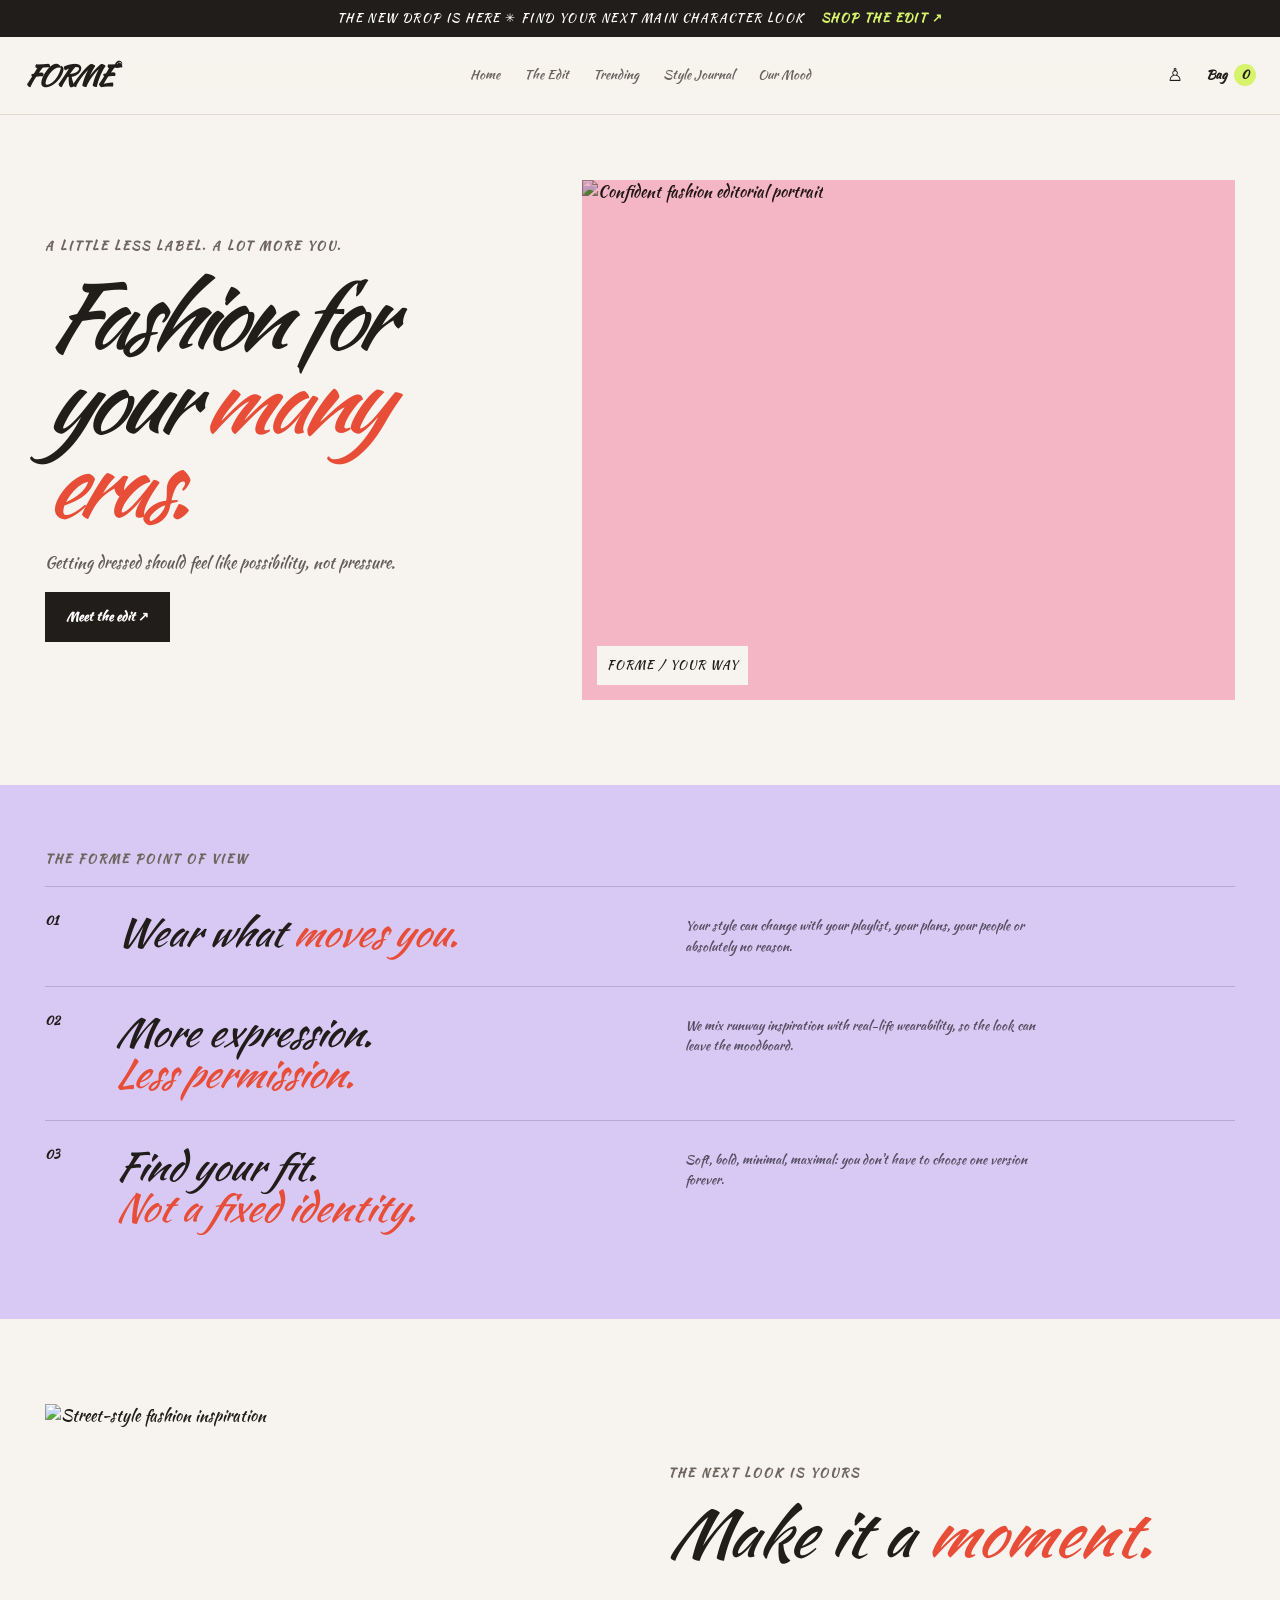
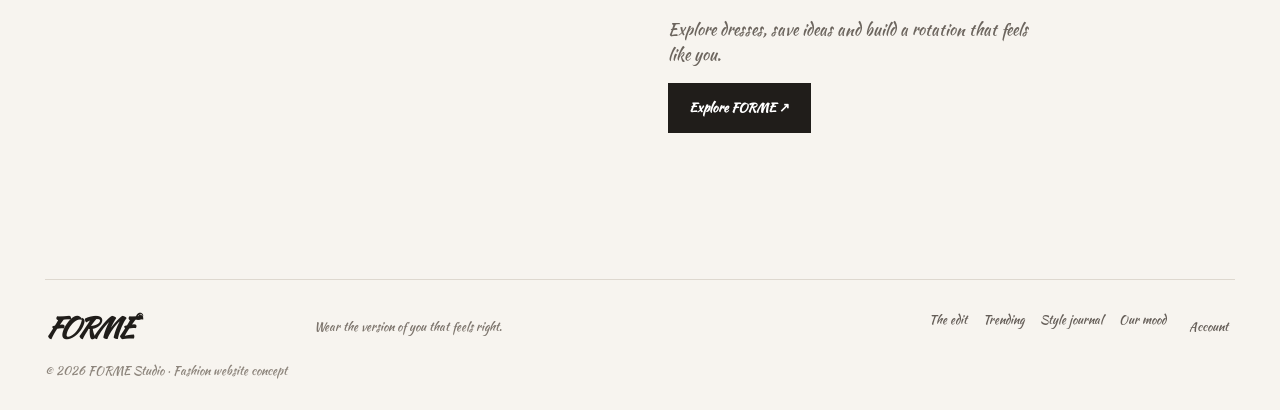
==== about.html @ 80cb5acc "Update typography to Kaushan Script, enforce cursive and min 12px text, and single image per card" ====
<!doctype html>
<html lang="en">

<head>
    <meta charset="utf-8">
    <meta name="viewport" content="width=device-width,initial-scale=1">
    <meta name="theme-color" content="#f7f4ef">
    <title>Our Mood — FORME</title>
    <link rel="preconnect" href="https://fonts.googleapis.com">
    <link rel="preconnect" href="https://fonts.gstatic.com" crossorigin>
    <link
        href="https://fonts.googleapis.com/css2?family=Kaushan+Script&family=DM+Sans:wght@400;500;600;700&family=Playfair+Display:ital,wght@0,500;0,600;0,700;1,500;1,600&display=swap"
        rel="stylesheet">
    <link rel="stylesheet" href="styles.css">
</head>

<body data-page="about">
    <div class="announcement">THE NEW DROP IS HERE ✳ FIND YOUR NEXT MAIN CHARACTER LOOK <a href="collections.html">SHOP
            THE EDIT ↗</a></div>
    <header class="site-header"><a class="wordmark" href="index.html">FORME<span>®</span></a><button class="mobile-menu"
            aria-label="Open menu" aria-expanded="false">☰</button>
        <nav class="main-nav"><a href="index.html">Home</a><a href="collections.html">The Edit</a><a
                href="trending.html">Trending</a><a href="style-journal.html">Style Journal</a><a href="about.html">Our
                Mood</a></nav>
        <div class="header-actions"><button class="icon-btn account-open" aria-label="Open login or signup">♙</button><a
                class="bag-link" href="bag.html">Bag <span class="bag-count">0</span></a></div>
    </header>
    <main>
        <section class="about-hero wrap">
            <div class="about-title">
                <p class="eyebrow">A LITTLE LESS LABEL. A LOT MORE YOU.</p>
                <h1>Fashion for<br>your <em>many eras.</em></h1>
                <p>Getting dressed should feel like possibility, not pressure.</p><a class="btn btn-dark"
                    href="collections.html">Meet the edit ↗</a>
            </div>
            <div class="about-image"><img
                    src="https://images.unsplash.com/photo-1539109136881-3be0616acf4b?auto=format&fit=crop&w=1200&q=88"
                    alt="Confident fashion editorial portrait"><span>FORME / YOUR WAY</span></div>
        </section>
        <section class="about-values">
            <div class="wrap values-inner">
                <p class="eyebrow">THE FORME POINT OF VIEW</p>
                <div class="value-row"><span>01</span>
                    <h2>Wear what <em>moves you.</em></h2>
                    <p>Your style can change with your playlist, your plans, your people or absolutely no reason.</p>
                </div>
                <div class="value-row"><span>02</span>
                    <h2>More expression.<br><em>Less permission.</em></h2>
                    <p>We mix runway inspiration with real-life wearability, so the look can leave the moodboard.</p>
                </div>
                <div class="value-row"><span>03</span>
                    <h2>Find your fit.<br><em>Not a fixed identity.</em></h2>
                    <p>Soft, bold, minimal, maximal: you don't have to choose one version forever.</p>
                </div>
            </div>
        </section>
        <section class="wrap about-final"><img
                src="https://images.unsplash.com/photo-1515886657613-9f3515b0c78f?auto=format&fit=crop&w=900&q=85"
                alt="Street-style fashion inspiration">
            <div>
                <p class="eyebrow">THE NEXT LOOK IS YOURS</p>
                <h2>Make it a <em>moment.</em></h2>
                <p>Explore dresses, save ideas and build a rotation that feels like you.</p><a class="btn btn-dark"
                    href="collections.html">Explore FORME ↗</a>
            </div>
        </section>
    </main>
    <footer class="footer wrap"><a class="wordmark" href="index.html">FORME<span>®</span></a>
        <p>Wear the version of you that feels right.</p>
        <div class="footer-links"><a href="collections.html">The edit</a><a href="trending.html">Trending</a><a
                href="style-journal.html">Style journal</a><a href="about.html">Our mood</a><button
                class="plain-btn account-open">Account</button></div><small>© <span data-year></span> FORME Studio ·
            Fashion website concept</small>
    </footer>
    <div class="modal-backdrop" id="accountModal" hidden>
        <section class="account-modal" role="dialog" aria-modal="true" aria-labelledby="modalTitle"><button
                class="modal-close" aria-label="Close">×</button>
            <div class="modal-visual"><span class="modal-logo">F.</span>
                <p>YOUR STYLE<br>IS YOURS.</p><small>COME AS YOU ARE.</small>
            </div>
            <div class="modal-content">
                <p class="eyebrow">YOUR STYLE SPACE</p>
                <h2 id="modalTitle">Good looks.<br><em>Good to see you.</em></h2>
                <div class="auth-tabs"><button class="auth-tab active" data-auth="login">Log in</button><button
                        class="auth-tab" data-auth="signup">Sign up</button></div>
                <form id="authForm"><label for="authEmail">Email address</label><input id="authEmail" type="email"
                        placeholder="you@example.com" required><label for="authPassword">Password</label><input
                        id="authPassword" type="password" minlength="6" placeholder="At least 6 characters" required>
                    <div class="signup-only" hidden><label for="authName">Your name</label><input id="authName"
                            type="text" placeholder="What should we call you?"><label class="check-row"><input
                                type="checkbox"> Send me new drops and style edits</label></div><button
                        class="btn btn-dark full" type="submit" id="authSubmit">Log in ↗</button>
                    <p class="form-feedback" id="authFeedback" aria-live="polite">Demo only — no password is stored or
                        sent.</p>
                    <p class="legal-note">Production login requires secure backend authentication.</p>
                </form>
            </div>
        </section>
    </div>
    <div class="toast" role="status" aria-live="polite"></div>
    <script src="script.js"></script>
</body>

</html>
---- styles.css ----
@import url('https://fonts.googleapis.com/css2?family=Kaushan+Script&display=swap');

:root {
    --paper: #f7f4ef;
    --ink: #201d1a;
    --muted: #77716a;
    --line: #ded8cf;
    --pink: #f4b5c5;
    --red: #e84d38;
    --lilac: #d7c9f4;
    --lime: #d6f36b;
    --serif: 'Kaushan Script', cursive;
    --sans: 'Kaushan Script', cursive;
    --cursive: 'Kaushan Script', cursive
}

* {
    box-sizing: border-box
}

html {
    scroll-behavior: smooth
}

body {
    margin: 0;
    background: var(--paper);
    color: var(--ink);
    font-family: var(--sans);
    line-height: 1.55
}

a {
    color: inherit;
    text-decoration: none
}

button,
input,
select {
    font: inherit
}

button {
    cursor: pointer
}

.announcement {
    padding: 9px 20px;
    text-align: center;
    background: var(--ink);
    color: #fff;
    font-size: 0.75rem;
    letter-spacing: 1.4px
}

.announcement span {
    color: var(--lime)
}

.announcement a {
    color: var(--lime);
    margin-left: 12px;
    font-weight: 700
}

.site-header {
    height: 78px;
    padding: 0 max(24px, calc((100% - 1240px)/2));
    display: flex;
    align-items: center;
    justify-content: space-between;
    gap: 22px;
    border-bottom: 1px solid var(--line);
    background: rgba(247, 244, 239, .94);
    position: sticky;
    top: 0;
    z-index: 20;
    backdrop-filter: blur(14px)
}

.wordmark {
    font: 700 1.7rem var(--sans);
    letter-spacing: -2px
}

.wordmark span {
    font-size: 0.75rem;
    vertical-align: top;
    letter-spacing: 0;
    margin-left: 2px
}

.main-nav {
    display: flex;
    gap: 24px
}

.main-nav a {
    font-size: .79rem;
    color: #69635c;
    transition: color .2s
}

.main-nav a:hover,
.main-nav a.active {
    color: var(--red)
}

.header-actions {
    display: flex;
    align-items: center;
    gap: 16px
}

.icon-btn,
.plain-btn {
    border: 0;
    background: none;
    color: var(--ink);
    padding: 7px;
    font-size: 1.15rem
}

.bag-link {
    font-size: .8rem;
    font-weight: 700
}

.bag-count {
    display: inline-grid;
    place-items: center;
    width: 22px;
    height: 22px;
    background: var(--lime);
    border-radius: 50%;
    margin-left: 4px;
    font-size: 0.75rem
}

.mobile-menu {
    display: none;
    border: 0;
    background: none;
    font-size: 1.35rem
}

.wrap {
    width: min(1190px, calc(100% - 48px));
    margin-inline: auto
}

.hero {
    display: grid;
    grid-template-columns: .92fr 1.08fr;
    gap: 40px;
    min-height: 620px;
    align-items: center;
    padding-top: 40px;
    padding-bottom: 55px
}

.hero-copy {
    padding: 25px 0
}

.eyebrow {
    font-size: 0.75rem;
    font-weight: 700;
    letter-spacing: 2px;
    color: #6d655e;
    margin: 0 0 18px
}

.hero .eyebrow span {
    color: var(--red)
}

h1,
h2,
h3,
p {
    margin-top: 0
}

h1 {
    font: 500 clamp(3.6rem, 7.2vw, 7.1rem)/.94 var(--serif);
    letter-spacing: -.065em;
    margin-bottom: 25px
}

h1 em,
h2 em {
    font-weight: 500;
    color: var(--red)
}

.hero-text,
.collection-hero p,
.trend-head>p:last-child,
.journal-hero>p:last-child,
.about-title>p:not(.eyebrow),
.bag-hero>p:last-child {
    max-width: 390px;
    color: #655e58;
    font-size: 1rem
}

.hero-ctas {
    display: flex;
    align-items: center;
    gap: 24px;
    margin-top: 29px
}

.btn {
    display: inline-flex;
    align-items: center;
    justify-content: center;
    gap: 12px;
    padding: 14px 20px;
    border: 1px solid var(--ink);
    font-size: .8rem;
    font-weight: 700;
    transition: transform .25s, background .25s, color .25s
}

.btn:hover {
    transform: translateY(-3px)
}

.btn-dark {
    background: var(--ink);
    color: white
}

.btn-dark:hover {
    background: var(--red);
    border-color: var(--red)
}

.btn-light {
    background: var(--paper);
    color: var(--ink);
    border-color: var(--paper)
}

.text-link,
.arrow-link {
    font-size: .8rem;
    font-weight: 700;
    border-bottom: 1px solid var(--ink);
    padding-bottom: 4px
}

.hero-footnote {
    display: flex;
    align-items: center;
    gap: 10px;
    font-size: 0.75rem;
    letter-spacing: 1.1px;
    color: #847d75;
    margin-top: 65px
}

.hero-footnote:first-letter {
    color: var(--red)
}

.hero-footnote span {
    height: 1px;
    width: 35px;
    background: #b9b1a8
}

.hero-art {
    height: 520px;
    position: relative;
    background: var(--pink);
    overflow: hidden
}

.hero-art>img {
    width: 100%;
    height: 100%;
    object-fit: cover;
    object-position: center 35%;
    mix-blend-mode: multiply;
    filter: saturate(.78)
}

.hero-sticker {
    position: absolute;
    top: 10%;
    left: -18px;
    background: var(--lime);
    padding: 17px 20px;
    font-size: .77rem;
    font-weight: 700;
    line-height: 1.25;
    transform: rotate(-8deg);
    box-shadow: 4px 5px 0 #201d1a
}

.hero-side-note {
    position: absolute;
    right: 16px;
    bottom: 18px;
    background: var(--paper);
    padding: 13px;
    font-size: 0.75rem;
    font-weight: 700;
    letter-spacing: 1px;
    line-height: 1.5
}

.dashboard-section {
    padding: 52px 0 100px
}

.section-top {
    display: flex;
    justify-content: space-between;
    align-items: end;
    gap: 20px;
    margin-bottom: 26px
}

.section-top h2,
.newsletter h2,
.journal-bottom h2 {
    font: 500 clamp(2.2rem, 4vw, 3.7rem)/1.05 var(--serif);
    letter-spacing: -.05em;
    margin: 0
}

.section-top .eyebrow {
    margin-bottom: 8px
}

.style-overview {
    display: grid;
    grid-template-columns: 1fr .8fr 1fr;
    gap: 14px
}

.overview-tile {
    border: 1px solid var(--line);
    padding: 20px;
    background: #fbf9f5;
    min-width: 0
}

.tile-head {
    display: flex;
    justify-content: space-between;
    gap: 8px;
    font-size: 0.75rem;
    letter-spacing: 1px;
    font-weight: 700;
    margin-bottom: 18px
}

.tile-head a {
    font-size: 0.75rem;
    letter-spacing: 0;
    text-decoration: underline;
    text-underline-offset: 4px
}

.recent-items {
    display: grid;
    grid-template-columns: 1fr 1fr;
    gap: 10px
}

.mini-look img {
    display: block;
    width: 100%;
    height: 170px;
    object-fit: cover;
    object-position: top
}

.mini-look span {
    display: block;
    color: #857d75;
    font-size: 0.75rem;
    margin-top: 8px
}

.mini-look b {
    display: block;
    color: var(--ink);
    font-size: .8rem
}

.tile-note {
    font-size: 0.75rem;
    color: #918981;
    margin: 13px 0 0
}

.tile-image {
    width: 100%;
    height: 260px;
    object-fit: cover;
    object-position: top
}

.overview-tile h3 {
    font: 500 1.3rem var(--serif);
    margin: 13px 0 7px
}

.overview-tile>p:not(.tile-note) {
    font-size: .78rem;
    color: #726b64
}

.arrow-link {
    display: inline-block;
    margin-top: 4px
}

.rec-meta {
    display: flex;
    align-items: center;
    justify-content: space-between;
    gap: 12px;
    margin-top: 13px
}

.micro-label {
    font-size: 0.75rem;
    letter-spacing: 1.3px;
    color: #827b72
}

.rec-meta h3 {
    margin: 4px 0 0
}

.circle-arrow {
    display: grid;
    place-items: center;
    border: 1px solid var(--ink);
    border-radius: 50%;
    width: 40px;
    height: 40px;
    flex-shrink: 0
}

.manifesto {
    background: var(--red);
    color: white;
    padding: 78px 0;
    position: relative;
    overflow: hidden
}

.manifesto-inner {
    position: relative
}

.manifesto .eyebrow {
    color: #ffe4d8
}

.manifesto h2 {
    font: 500 clamp(2.6rem, 5.5vw, 5.3rem)/1.05 var(--serif);
    letter-spacing: -.05em;
    margin-bottom: 27px
}

.manifesto h2 em {
    color: var(--lime)
}

.manifesto-mark {
    position: absolute;
    right: 8%;
    top: -70px;
    font: italic 15rem var(--serif);
    opacity: .16
}

.product-section {
    padding: 100px 0
}

.product-grid {
    display: grid;
    grid-template-columns: repeat(4, minmax(0, 1fr));
    gap: 16px
}

.product-card {
    min-width: 0;
    position: relative
}

.product-image-wrap {
    position: relative;
    overflow: hidden;
    background: #e9e1d8;
    aspect-ratio: 3/4
}

.product-image-wrap img {
    width: 100%;
    height: 100%;
    object-fit: cover;
    transition: transform .65s cubic-bezier(.2, .65, .2, 1)
}

.product-card:hover .product-image-wrap img {
    transform: scale(1.055)
}

.product-badge {
    position: absolute;
    top: 10px;
    left: 10px;
    background: var(--lime);
    padding: 6px 9px;
    font-size: 0.75rem;
    font-weight: 700;
    letter-spacing: .7px
}

.heart-btn {
    position: absolute;
    top: 9px;
    right: 9px;
    border: 0;
    background: #f7f4efeb;
    border-radius: 50%;
    width: 34px;
    height: 34px;
    font-size: 1.05rem
}

.heart-btn.saved {
    background: var(--red);
    color: white
}

.quick-add {
    position: absolute;
    bottom: 10px;
    left: 10px;
    right: 10px;
    border: 0;
    background: var(--paper);
    padding: 11px;
    font-size: 0.75rem;
    font-weight: 700;
    transform: translateY(150%);
    transition: transform .25s
}

.product-card:hover .quick-add,
.quick-add:focus {
    transform: translateY(0)
}

.product-info {
    display: flex;
    justify-content: space-between;
    gap: 8px;
    padding-top: 11px
}

.product-info h3 {
    font-size: .82rem;
    font-weight: 600;
    margin: 0
}

.product-info p {
    font-size: .8rem;
    font-weight: 700;
    margin: 0;
    white-space: nowrap
}

.product-subtitle {
    font-size: 0.75rem;
    color: #817971;
    margin-top: 4px
}

.newsletter {
    border-top: 1px solid var(--line);
    padding: 65px 0 85px;
    display: flex;
    justify-content: space-between;
    gap: 30px;
    align-items: center
}

.newsletter h2 {
    font-size: 2.5rem
}

.newsletter-form {
    display: grid;
    grid-template-columns: minmax(180px, 290px) auto;
    gap: 8px;
    align-items: start
}

.newsletter-form input,
.account-modal input {
    background: transparent;
    border: 1px solid #bdb5ab;
    padding: 14px;
    width: 100%;
    min-width: 0;
    outline: none
}

.newsletter-form input:focus,
.account-modal input:focus {
    border-color: var(--red)
}

.form-feedback {
    grid-column: 1/-1;
    font-size: 0.75rem;
    color: #756e66;
    margin: 4px 0 0
}

.footer {
    border-top: 1px solid var(--line);
    padding: 28px 0 30px;
    display: grid;
    grid-template-columns: .7fr 1fr 1.5fr;
    gap: 15px;
    align-items: center
}

.footer>p {
    font-size: .75rem;
    color: #7c746c;
    margin: 0
}

.footer-links {
    display: flex;
    gap: 16px;
    justify-content: flex-end;
    flex-wrap: wrap
}

.footer-links a,
.footer-links button {
    font-size: 0.75rem;
    color: #655e58
}

.footer small {
    grid-column: 1/-1;
    font-size: 0.75rem;
    color: #8d857c
}

.collection-hero {
    display: grid;
    grid-template-columns: .8fr 1.2fr;
    gap: 50px;
    align-items: center;
    padding: 65px 0 45px
}

.collection-hero h1,
.trend-head h1,
.journal-hero h1,
.about-title h1,
.bag-hero h1 {
    font-size: clamp(4rem, 8vw, 7rem)
}

.collection-hero>img {
    width: 100%;
    height: 420px;
    object-fit: cover;
    object-position: top
}

.collection-tools {
    display: flex;
    justify-content: space-between;
    align-items: center;
    gap: 15px;
    padding: 20px 0;
    border-top: 1px solid var(--line);
    border-bottom: 1px solid var(--line)
}

.filter-pills {
    display: flex;
    gap: 8px;
    flex-wrap: wrap
}

.filter-pill {
    border: 1px solid #cfc7bd;
    background: transparent;
    border-radius: 30px;
    padding: 9px 14px;
    font-size: 0.75rem
}

.filter-pill.active,
.filter-pill:hover {
    background: var(--ink);
    color: white;
    border-color: var(--ink)
}

.sort-control {
    font-size: 0.75rem;
    white-space: nowrap
}

.sort-control select {
    background: transparent;
    border: 0;
    padding: 8px;
    color: var(--ink)
}

.collection-content {
    padding-top: 25px
}

.collection-note {
    display: flex;
    justify-content: space-between;
    gap: 20px;
    align-items: center;
    font-size: 0.75rem;
    color: #80776e
}

.collection-note span {
    letter-spacing: 1.5px;
    font-weight: 700
}

.large-grid {
    grid-template-columns: repeat(3, minmax(0, 1fr));
    gap: 30px 18px;
    padding: 20px 0 85px
}

.editorial-break {
    padding: 70px 20px;
    margin-bottom: 85px;
    background: var(--lilac);
    text-align: center;
    position: relative
}

.editorial-break>p {
    font-size: 0.75rem;
    letter-spacing: 2px
}

.editorial-break h2 {
    font: 500 clamp(3rem, 6vw, 5.5rem)/.95 var(--serif);
    margin: 18px 0 25px
}

.trend-hero {
    display: grid;
    grid-template-columns: .72fr 1.28fr;
    gap: 40px;
    align-items: center;
    padding: 70px 0 65px
}

.trend-hero-image {
    height: 480px;
    position: relative
}

.trend-hero-image img {
    width: 100%;
    height: 100%;
    object-fit: cover
}

.image-caption {
    position: absolute;
    bottom: 12px;
    left: 12px;
    background: var(--paper);
    padding: 9px;
    font-size: 0.75rem;
    letter-spacing: 1px
}

.trend-stories {
    padding-bottom: 80px
}

.trend-story {
    display: grid;
    grid-template-columns: 1fr 1fr;
    gap: 60px;
    align-items: center;
    padding: 38px 0;
    border-top: 1px solid var(--line)
}

.trend-story.story-two {
    direction: rtl
}

.trend-story.story-two>* {
    direction: ltr
}

.story-image {
    height: 430px;
    background: #e8d7d2
}

.story-image img {
    width: 100%;
    height: 100%;
    object-fit: cover
}

.story-number {
    font-size: 0.75rem;
    letter-spacing: 1.5px;
    color: #7e766e;
    font-weight: 700
}

.story-copy h2 {
    font: 500 clamp(2.7rem, 5vw, 4.7rem)/1 var(--serif);
    letter-spacing: -.05em;
    margin: 18px 0
}

.story-copy p {
    max-width: 400px;
    color: #6e665f;
    font-size: .9rem
}

.trend-quote {
    text-align: center;
    background: var(--lime);
    padding: 65px 20px
}

.trend-quote p {
    font-size: 0.75rem;
    letter-spacing: 2px
}

.trend-quote h2 {
    font: 500 clamp(2.5rem, 5vw, 4.7rem)/1.1 var(--serif);
    margin: 0
}

.journal-hero {
    padding: 75px 0 40px
}

.journal-hero h1 {
    margin-bottom: 15px
}

.journal-grid {
    display: grid;
    grid-template-columns: 1fr 1fr;
    gap: 35px 22px;
    padding-bottom: 70px
}

.journal-card img {
    width: 100%;
    height: 390px;
    object-fit: cover;
    display: block
}

.journal-feature img {
    height: 500px
}

.journal-meta {
    display: flex;
    justify-content: space-between;
    font-size: 0.75rem;
    letter-spacing: 1.1px;
    color: #837b72;
    margin: 15px 0
}

.journal-card h2 {
    font: 500 clamp(2rem, 3.7vw, 3.3rem)/1.05 var(--serif);
    margin: 0 0 12px
}

.journal-card p:not(.eyebrow) {
    font-size: .83rem;
    color: #6c655e;
    max-width: 460px
}

.save-story {
    border: 0;
    border-bottom: 1px solid var(--ink);
    padding: 6px 0;
    background: none;
    font-size: .76rem;
    font-weight: 700
}

.save-story.saved {
    color: var(--red);
    border-color: var(--red)
}

.journal-dark {
    background: var(--ink);
    color: white;
    padding: 35px;
    display: flex;
    flex-direction: column;
    align-items: flex-start;
    justify-content: center;
    min-height: 380px
}

.journal-dark .eyebrow {
    color: var(--lime)
}

.journal-dark h2 {
    font-size: clamp(2.7rem, 5vw, 4rem)
}

.journal-dark h2 em {
    color: var(--pink)
}

.journal-asterisk {
    font-size: 3rem;
    color: var(--lime)
}

.journal-bottom {
    padding: 30px 0 80px;
    border-top: 1px solid var(--line)
}

.journal-bottom h2 {
    margin-bottom: 15px
}

.journal-bottom>p:last-child {
    font-size: .8rem;
    color: #7c746c
}

.about-hero {
    display: grid;
    grid-template-columns: .85fr 1.15fr;
    gap: 55px;
    align-items: center;
    padding: 65px 0 85px
}

.about-title h1 {
    font-size: clamp(3.8rem, 7vw, 6.6rem)
}

.about-image {
    position: relative;
    height: 520px;
    background: var(--pink)
}

.about-image img {
    width: 100%;
    height: 100%;
    object-fit: cover;
    mix-blend-mode: multiply
}

.about-image span {
    position: absolute;
    bottom: 15px;
    left: 15px;
    background: var(--paper);
    padding: 10px;
    font-size: 0.75rem;
    letter-spacing: 1px
}

.about-values {
    background: var(--lilac);
    padding: 65px 0
}

.value-row {
    display: grid;
    grid-template-columns: 50px 1fr 1fr;
    gap: 20px;
    padding: 25px 0;
    border-top: 1px solid #b7a8d6;
    align-items: start
}

.value-row>span {
    font-size: 0.75rem;
    font-weight: 700
}

.value-row h2 {
    font: 500 clamp(1.8rem, 3vw, 2.8rem)/1.08 var(--serif);
    margin: 0
}

.value-row p {
    font-size: .82rem;
    color: #554d60;
    max-width: 370px;
    margin: 4px 0
}

.about-final {
    display: grid;
    grid-template-columns: 1fr 1fr;
    gap: 55px;
    align-items: center;
    padding: 85px 0
}

.about-final img {
    width: 100%;
    height: 390px;
    object-fit: cover
}

.about-final h2 {
    font: 500 clamp(2.6rem, 5vw, 4.5rem)/1 var(--serif)
}

.about-final p:not(.eyebrow) {
    color: #6c655e;
    max-width: 380px
}

.bag-hero {
    padding: 70px 0 35px
}

.bag-hero h1 {
    margin-bottom: 10px
}

.bag-layout {
    display: grid;
    grid-template-columns: 1fr 320px;
    gap: 45px;
    padding-bottom: 70px;
    align-items: start
}

.bag-toolbar {
    display: flex;
    justify-content: space-between;
    align-items: center;
    border-bottom: 1px solid var(--line);
    padding: 13px 0;
    font-size: 0.75rem;
    letter-spacing: 1.2px;
    font-weight: 700
}

.bag-items {
    display: grid;
    gap: 14px
}

.bag-item {
    display: grid;
    grid-template-columns: 120px 1fr auto;
    gap: 18px;
    padding: 18px 0;
    border-bottom: 1px solid var(--line)
}

.bag-item img {
    width: 120px;
    height: 150px;
    object-fit: cover
}

.bag-item h3 {
    font: 500 1.2rem var(--serif);
    margin: 5px 0
}

.bag-item p {
    font-size: .75rem;
    color: #776f67
}

.bag-item .remove-item {
    border: 0;
    background: none;
    text-decoration: underline;
    font-size: 0.75rem;
    padding: 0
}

.bag-empty {
    text-align: center;
    padding: 45px 10px
}

.empty-star {
    font-size: 2.8rem;
    color: var(--red)
}

.bag-empty h2 {
    font: 500 2rem var(--serif);
    margin: 10px
}

.bag-empty p {
    font-size: .8rem;
    color: #7b736a
}

.bag-summary {
    background: #efebe4;
    padding: 25px;
    position: sticky;
    top: 100px
}

.summary-line {
    display: flex;
    justify-content: space-between;
    gap: 10px;
    padding: 14px 0;
    border-bottom: 1px solid #d8d0c6;
    font-size: .76rem
}

.summary-total {
    font-size: .9rem;
    font-weight: 700
}

.summary-note,
.secure-note {
    font-size: 0.75rem;
    color: #7d756c;
    margin: 15px 0
}

.full {
    width: 100%
}

.secure-note {
    text-align: center;
    letter-spacing: .6px
}

.bag-recommend {
    padding-bottom: 85px
}

.modal-backdrop {
    position: fixed;
    inset: 0;
    z-index: 50;
    background: #17130f9c;
    display: grid;
    place-items: center;
    padding: 20px
}

.modal-backdrop[hidden] {
    display: none
}

.account-modal {
    position: relative;
    display: grid;
    grid-template-columns: .8fr 1fr;
    width: min(760px, 100%);
    max-height: 92vh;
    overflow: auto;
    background: var(--paper);
    box-shadow: 0 25px 90px #0004
}

.modal-close {
    position: absolute;
    right: 12px;
    top: 8px;
    border: 0;
    background: none;
    font-size: 1.8rem;
    z-index: 2
}

.modal-visual {
    background: var(--red);
    color: white;
    padding: 30px;
    min-height: 400px;
    display: flex;
    flex-direction: column;
    justify-content: space-between
}

.modal-logo {
    font: italic 6rem var(--serif);
    color: var(--lime)
}

.modal-visual p {
    font: 500 2.5rem/.98 var(--serif);
    margin: 0
}

.modal-visual small {
    font-size: 0.75rem;
    letter-spacing: 2px
}

.modal-content {
    padding: 38px 32px
}

.modal-content h2 {
    font: 500 2.2rem/1.05 var(--serif);
    margin: 0 0 22px
}

.auth-tabs {
    display: grid;
    grid-template-columns: 1fr 1fr;
    border-bottom: 1px solid var(--line);
    margin-bottom: 15px
}

.auth-tab {
    padding: 10px;
    background: none;
    border: 0;
    border-bottom: 2px solid transparent;
    font-size: .8rem
}

.auth-tab.active {
    border-color: var(--red);
    font-weight: 700
}

.account-modal label {
    display: block;
    font-size: 0.75rem;
    margin: 12px 0 6px
}

.account-modal .check-row {
    display: flex;
    align-items: center;
    gap: 8px
}

.check-row input {
    width: auto
}

.account-modal .full {
    margin-top: 17px
}

.legal-note {
    font-size: 0.75rem;
    color: #8a8279
}

.toast {
    position: fixed;
    z-index: 80;
    bottom: 20px;
    left: 50%;
    transform: translate(-50%, 20px);
    background: var(--ink);
    color: white;
    padding: 12px 18px;
    font-size: .78rem;
    opacity: 0;
    pointer-events: none;
    transition: .25s
}

.toast.show {
    opacity: 1;
    transform: translate(-50%, 0)
}

.reveal {
    animation: rise .75s ease both
}

.delay-1 {
    animation-delay: .15s
}

@keyframes rise {
    from {
        opacity: 0;
        transform: translateY(18px)
    }

    to {
        opacity: 1;
        transform: translateY(0)
    }
}

.sr-only {
    position: absolute;
    width: 1px;
    height: 1px;
    padding: 0;
    margin: -1px;
    overflow: hidden;
    clip: rect(0, 0, 0, 0);
    white-space: nowrap;
    border: 0
}

@media(prefers-reduced-motion:reduce) {

    *,
    *:before,
    *:after {
        animation-duration: .01ms !important;
        transition-duration: .01ms !important;
        scroll-behavior: auto !important
    }
}

@media(max-width:900px) {
    .site-header {
        padding: 0 22px
    }

    .main-nav {
        gap: 13px
    }

    .main-nav a {
        font-size: 0.75rem
    }

    .hero {
        gap: 24px;
        min-height: 530px
    }

    .hero-art {
        height: 440px
    }

    .style-overview {
        grid-template-columns: 1fr 1fr
    }

    .overview-tile:first-child {
        grid-column: 1/-1
    }

    .recent-items {
        grid-template-columns: 1fr 1fr
    }

    .mini-look img {
        height: 220px
    }

    .product-grid {
        grid-template-columns: repeat(2, minmax(0, 1fr))
    }

    .collection-hero,
    .trend-hero,
    .about-hero {
        gap: 28px
    }

    .bag-layout {
        grid-template-columns: 1fr 280px;
        gap: 25px
    }
}

@media(max-width:650px) {
    .announcement {
        font-size: 0.75rem;
        letter-spacing: .7px
    }

    .site-header {
        height: 66px;
        gap: 10px
    }

    .mobile-menu {
        display: block;
        order: 3
    }

    .main-nav {
        display: none;
        position: absolute;
        top: 65px;
        left: 0;
        right: 0;
        padding: 20px 24px;
        background: var(--paper);
        border-bottom: 1px solid var(--line);
        flex-direction: column;
        gap: 18px
    }

    .main-nav.open {
        display: flex
    }

    .main-nav a {
        font-size: .9rem
    }

    .header-actions {
        margin-left: auto;
        gap: 8px
    }

    .icon-btn {
        font-size: 1rem
    }

    .wrap {
        width: calc(100% - 32px)
    }

    .hero {
        grid-template-columns: 1fr;
        padding-top: 35px;
        gap: 18px
    }

    .hero h1 {
        font-size: clamp(3.8rem, 16vw, 5.8rem)
    }

    .hero-art {
        height: 440px
    }

    .hero-footnote {
        margin-top: 35px;
        flex-wrap: wrap
    }

    .section-top {
        align-items: start
    }

    .style-overview {
        grid-template-columns: 1fr
    }

    .overview-tile:first-child {
        grid-column: auto
    }

    .mini-look img {
        height: 210px
    }

    .dashboard-section,
    .product-section {
        padding: 60px 0
    }

    .manifesto {
        padding: 60px 0
    }

    .manifesto-mark {
        font-size: 9rem;
        right: 0;
        top: -20px
    }

    .newsletter {
        display: block;
        padding: 50px 0 60px
    }

    .newsletter-form {
        margin-top: 25px;
        grid-template-columns: 1fr auto
    }

    .footer {
        grid-template-columns: 1fr;
        gap: 10px
    }

    .footer-links {
        justify-content: flex-start
    }

    .footer small {
        grid-column: auto
    }

    .collection-hero,
    .trend-hero,
    .about-hero {
        grid-template-columns: 1fr;
        padding: 45px 0 30px
    }

    .collection-hero>img {
        height: 350px
    }

    .collection-tools {
        align-items: flex-start;
        flex-direction: column
    }

    .large-grid {
        grid-template-columns: repeat(2, minmax(0, 1fr));
        gap: 22px 10px
    }

    .product-info {
        display: block
    }

    .product-info p {
        margin-top: 3px
    }

    .quick-add {
        transform: none;
        font-size: 0.75rem;
        padding: 8px
    }

    .trend-hero-image {
        height: 360px
    }

    .trend-story,
    .trend-story.story-two {
        grid-template-columns: 1fr;
        gap: 22px;
        direction: ltr
    }

    .story-image {
        height: 350px
    }

    .trend-story {
        padding: 25px 0
    }

    .journal-grid {
        grid-template-columns: 1fr;
        gap: 30px
    }

    .journal-feature img,
    .journal-card img {
        height: 360px
    }

    .journal-dark {
        min-height: 330px
    }

    .about-image {
        height: 400px
    }

    .value-row {
        grid-template-columns: 30px 1fr;
        gap: 10px
    }

    .value-row p {
        grid-column: 2
    }

    .about-final {
        grid-template-columns: 1fr;
        gap: 25px;
        padding: 55px 0
    }

    .about-final img {
        height: 320px
    }

    .bag-layout {
        grid-template-columns: 1fr
    }

    .bag-summary {
        position: static;
        order: -1
    }

    .bag-item {
        grid-template-columns: 90px 1fr auto;
        gap: 12px
    }

    .bag-item img {
        width: 90px;
        height: 120px
    }

    .account-modal {
        grid-template-columns: 1fr;
        max-width: 430px
    }

    .modal-visual {
        min-height: 150px;
        padding: 20px;
        gap: 15px
    }

    .modal-logo {
        font-size: 3rem
    }

    .modal-visual p {
        font-size: 1.5rem
    }

    .modal-content {
        padding: 25px 22px
    }

    .modal-content h2 {
        font-size: 1.9rem
    }

    .collection-note {
        align-items: flex-start;
        flex-direction: column;
        gap: 3px
    }

    .section-top h2 {
        font-size: 2.5rem
    }
}

/* Typography: font-family: 'Kaushan Script', cursive; */
html,
body,
button,
input,
select,
textarea {
    font-family: 'Kaushan Script', cursive
}

body,
p,
a,
button,
input,
select,
textarea,
span,
small,
label,
.announcement,
.announcement a,
.main-nav a,
.header-actions,
.bag-link,
.bag-count,
.icon-btn,
.plain-btn,
.eyebrow,
.hero-text,
.btn,
.text-link,
.arrow-link,
.hero-footnote,
.hero-sticker,
.hero-side-note,
.tile-head,
.tile-head a,
.recent-items,
.mini-look span,
.mini-look b,
.tile-note,
.overview-tile>p,
.micro-label,
.product-badge,
.heart-btn,
.quick-add,
.product-info h3,
.product-info p,
.product-subtitle,
.form-feedback,
.footer>p,
.footer-links a,
.footer-links button,
.footer small,
.filter-pill,
.sort-control,
.collection-note,
.image-caption,
.story-number,
.story-copy p,
.trend-quote p,
.journal-meta,
.journal-card p,
.save-story,
.journal-bottom>p,
.about-image span,
.value-row>span,
.value-row p,
.about-final p,
.bag-toolbar,
.bag-item h3,
.bag-item p,
.bag-item .remove-item,
.bag-empty p,
.summary-line,
.summary-total,
.summary-note,
.secure-note,
.modal-visual small,
.auth-tab,
.account-modal label,
.legal-note,
.toast {
    font-family: 'Kaushan Script', cursive;
    font-style: normal
}

h1,
h2,
.wordmark,
.manifesto-mark,
.modal-logo,
.modal-visual p,
.modal-content h2,
.overview-tile h3,
.rec-meta h3,
.newsletter h2,
.empty-star,
.journal-asterisk,
.mobile-menu,
.modal-close,
.collection-hero h1,
.trend-head h1,
.journal-hero h1,
.about-title h1,
.bag-hero h1,
.bag-empty h2 {
    font-family: 'Kaushan Script', cursive;
    font-style: italic
}

/* Guarantee minimum text size of 12px across all elements and pages */
small, sub, sup, label, .legal-note, .tile-note, .hero-footnote, .hero-side-note, .micro-label, .announcement, .wordmark span, .bag-count, .eyebrow, .image-caption, .modal-visual small, .product-subtitle, .product-badge, .form-feedback, .footer small, .filter-pill, .sort-control, .collection-note, .editorial-break>p, .story-number, .trend-quote p, .journal-meta, .about-image span, .value-row>span, .bag-toolbar, .bag-item .remove-item, .summary-note, .secure-note {
  font-size: 0.75rem; /* 12px minimum */
}
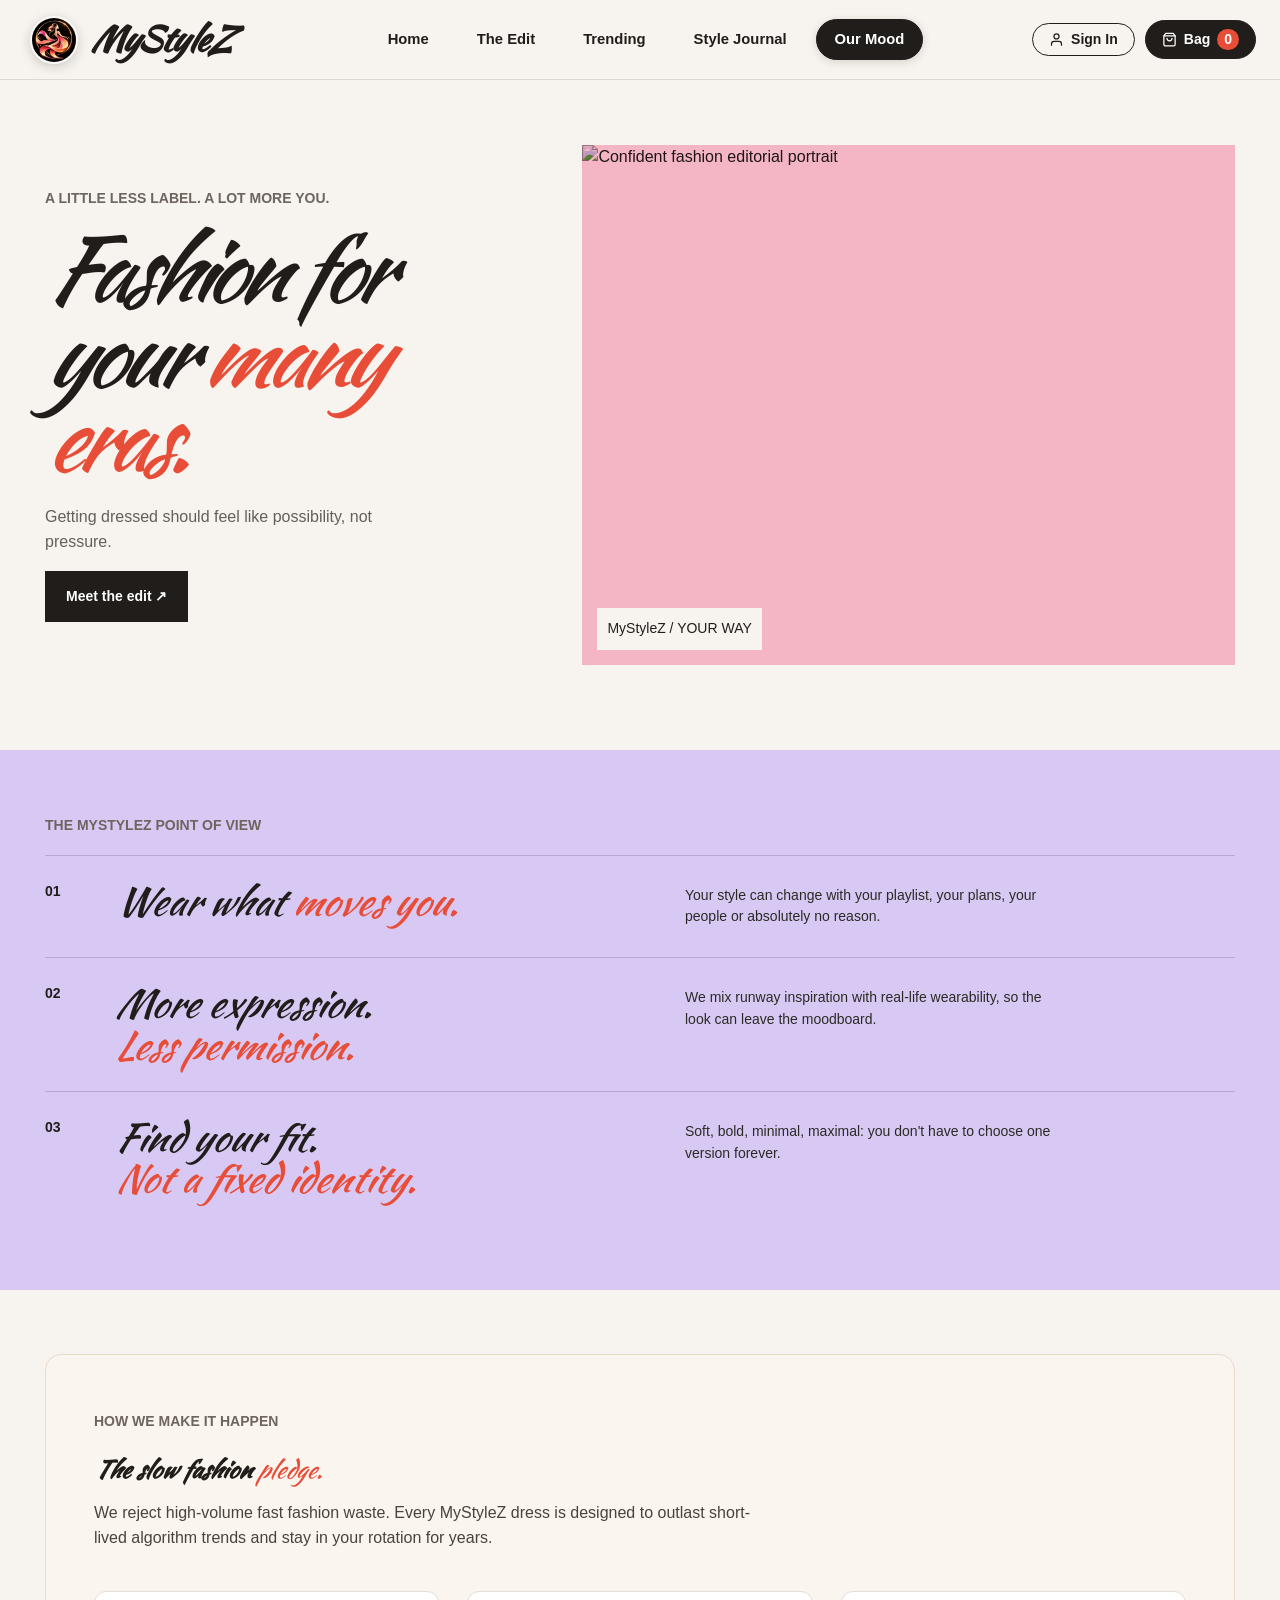
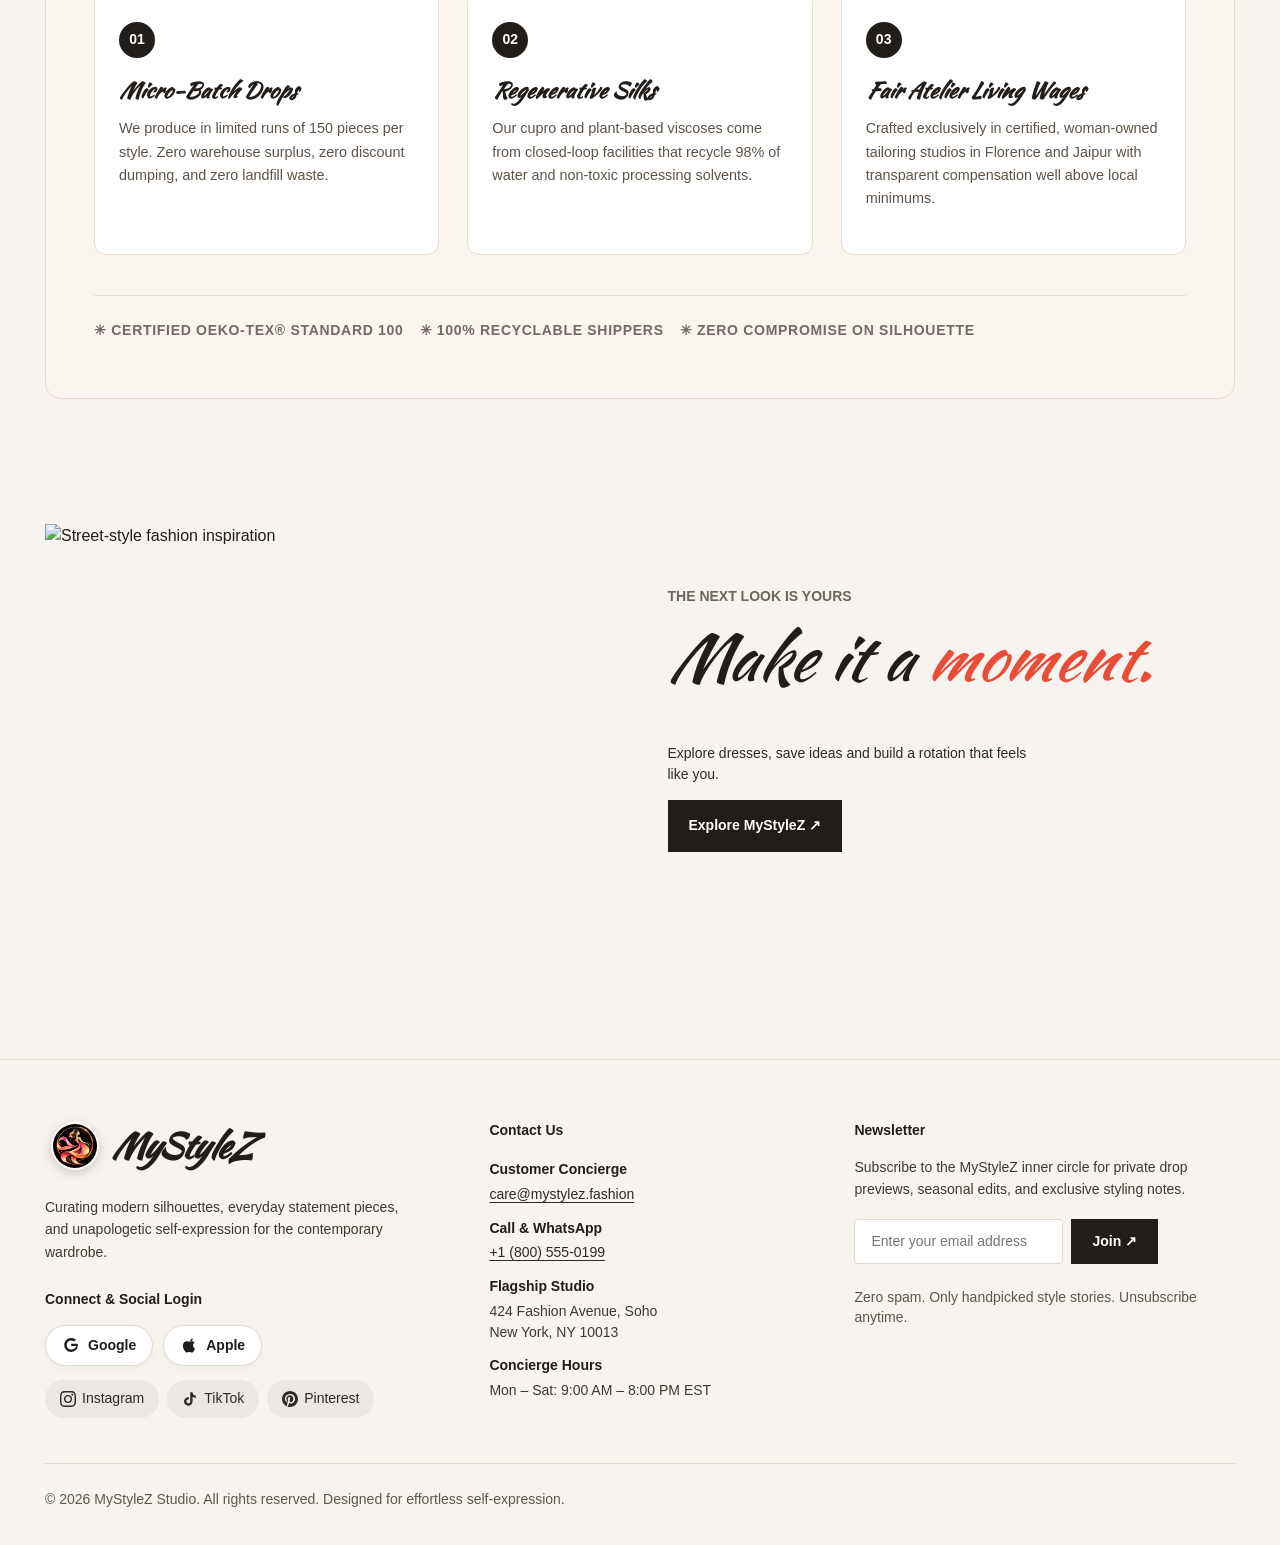
==== commit 0bf43505: "firstcommit" ====
--- a/about.html
+++ b/about.html
@@ -5,7 +5,9 @@
     <meta charset="utf-8">
     <meta name="viewport" content="width=device-width,initial-scale=1">
     <meta name="theme-color" content="#f7f4ef">
-    <title>Our Mood — FORME</title>
+    <title>Our Mood — MyStyleZ</title>
+    <link rel="icon" type="image/png" href="logo.png">
+    <link rel="apple-touch-icon" href="logo.png">
     <link rel="preconnect" href="https://fonts.googleapis.com">
     <link rel="preconnect" href="https://fonts.gstatic.com" crossorigin>
     <link
@@ -15,15 +17,37 @@
 </head>
 
 <body data-page="about">
-    <div class="announcement">THE NEW DROP IS HERE ✳ FIND YOUR NEXT MAIN CHARACTER LOOK <a href="collections.html">SHOP
-            THE EDIT ↗</a></div>
-    <header class="site-header"><a class="wordmark" href="index.html">FORME<span>®</span></a><button class="mobile-menu"
-            aria-label="Open menu" aria-expanded="false">☰</button>
-        <nav class="main-nav"><a href="index.html">Home</a><a href="collections.html">The Edit</a><a
-                href="trending.html">Trending</a><a href="style-journal.html">Style Journal</a><a href="about.html">Our
-                Mood</a></nav>
-        <div class="header-actions"><button class="icon-btn account-open" aria-label="Open login or signup">♙</button><a
-                class="bag-link" href="bag.html">Bag <span class="bag-count">0</span></a></div>
+                <header class="site-header">
+        <a class="wordmark logo-brand" href="index.html" aria-label="MyStyleZ Home">
+            <img class="header-logo-img" src="logo.png" alt="MyStyleZ Logo">
+            <span class="brand-name">MyStyleZ</span>
+        </a>
+        <nav class="main-nav">
+            <a href="index.html">Home</a><a href="collections.html">The Edit</a><a href="trending.html">Trending</a><a href="style-journal.html">Style Journal</a><a class="active" href="about.html">Our Mood</a>
+            <div class="mobile-nav-actions">
+                <button class="header-cta-btn account-open" type="button" aria-label="Sign In or Open Account">
+                    <svg class="header-cta-icon" width="15" height="15" viewBox="0 0 24 24" fill="none" stroke="currentColor" stroke-width="2" stroke-linecap="round" stroke-linejoin="round"><path d="M20 21v-2a4 4 0 0 0-4-4H8a4 4 0 0 0-4 4v2"/><circle cx="12" cy="7" r="4"/></svg>
+                    <span>Sign In</span>
+                </button>
+                <a class="header-cta-btn header-bag-btn bag-link" href="bag.html" aria-label="View Shopping Bag">
+                    <svg class="header-cta-icon" width="15" height="15" viewBox="0 0 24 24" fill="none" stroke="currentColor" stroke-width="2" stroke-linecap="round" stroke-linejoin="round"><path d="M6 2L3 6v14a2 2 0 0 0 2 2h14a2 2 0 0 0 2-2V6l-3-4z"/><line x1="3" y1="6" x2="21" y2="6"/><path d="M16 10a4 4 0 0 1-8 0"/></svg>
+                    <span>Bag</span>
+                    <span class="bag-count">0</span>
+                </a>
+            </div>
+        </nav>
+        <div class="header-actions">
+            <button class="header-cta-btn account-open" type="button" aria-label="Sign In or Open Account">
+                <svg class="header-cta-icon" width="15" height="15" viewBox="0 0 24 24" fill="none" stroke="currentColor" stroke-width="2" stroke-linecap="round" stroke-linejoin="round"><path d="M20 21v-2a4 4 0 0 0-4-4H8a4 4 0 0 0-4 4v2"/><circle cx="12" cy="7" r="4"/></svg>
+                <span>Sign In</span>
+            </button>
+            <a class="header-cta-btn header-bag-btn bag-link" href="bag.html" aria-label="View Shopping Bag">
+                <svg class="header-cta-icon" width="15" height="15" viewBox="0 0 24 24" fill="none" stroke="currentColor" stroke-width="2" stroke-linecap="round" stroke-linejoin="round"><path d="M6 2L3 6v14a2 2 0 0 0 2 2h14a2 2 0 0 0 2-2V6l-3-4z"/><line x1="3" y1="6" x2="21" y2="6"/><path d="M16 10a4 4 0 0 1-8 0"/></svg>
+                <span>Bag</span>
+                <span class="bag-count">0</span>
+            </a>
+            <button class="mobile-menu" aria-label="Toggle navigation menu" aria-expanded="false">☰</button>
+        </div>
     </header>
     <main>
         <section class="about-hero wrap">
@@ -35,11 +59,11 @@
             </div>
             <div class="about-image"><img
                     src="https://images.unsplash.com/photo-1539109136881-3be0616acf4b?auto=format&fit=crop&w=1200&q=88"
-                    alt="Confident fashion editorial portrait"><span>FORME / YOUR WAY</span></div>
+                    alt="Confident fashion editorial portrait"><span>MyStyleZ / YOUR WAY</span></div>
         </section>
         <section class="about-values">
             <div class="wrap values-inner">
-                <p class="eyebrow">THE FORME POINT OF VIEW</p>
+                <p class="eyebrow">THE MYSTYLEZ POINT OF VIEW</p>
                 <div class="value-row"><span>01</span>
                     <h2>Wear what <em>moves you.</em></h2>
                     <p>Your style can change with your playlist, your plans, your people or absolutely no reason.</p>
@@ -51,6 +75,38 @@
                 <div class="value-row"><span>03</span>
                     <h2>Find your fit.<br><em>Not a fixed identity.</em></h2>
                     <p>Soft, bold, minimal, maximal: you don't have to choose one version forever.</p>
+                </div>
+            </div>
+        </section>
+        <!-- UNIQUE SECTION IN OUR MOOD: ETHICAL CRAFT PROMISE -->
+        <section class="wrap craft-promise-section">
+            <div class="craft-promise-banner">
+                <div class="craft-promise-header">
+                    <p class="eyebrow">HOW WE MAKE IT HAPPEN</p>
+                    <h2>The slow fashion <em>pledge.</em></h2>
+                    <p class="craft-lead">We reject high-volume fast fashion waste. Every MyStyleZ dress is designed to outlast short-lived algorithm trends and stay in your rotation for years.</p>
+                </div>
+                <div class="craft-pillars-grid">
+                    <article class="craft-pillar">
+                        <div class="pillar-icon">01</div>
+                        <h3>Micro-Batch Drops</h3>
+                        <p>We produce in limited runs of 150 pieces per style. Zero warehouse surplus, zero discount dumping, and zero landfill waste.</p>
+                    </article>
+                    <article class="craft-pillar">
+                        <div class="pillar-icon">02</div>
+                        <h3>Regenerative Silks</h3>
+                        <p>Our cupro and plant-based viscoses come from closed-loop facilities that recycle 98% of water and non-toxic processing solvents.</p>
+                    </article>
+                    <article class="craft-pillar">
+                        <div class="pillar-icon">03</div>
+                        <h3>Fair Atelier Living Wages</h3>
+                        <p>Crafted exclusively in certified, woman-owned tailoring studios in Florence and Jaipur with transparent compensation well above local minimums.</p>
+                    </article>
+                </div>
+                <div class="craft-seal-bar">
+                    <span class="craft-seal">✳ CERTIFIED OEKO-TEX® STANDARD 100</span>
+                    <span class="craft-seal">✳ 100% RECYCLABLE SHIPPERS</span>
+                    <span class="craft-seal">✳ ZERO COMPROMISE ON SILHOUETTE</span>
                 </div>
             </div>
         </section>
@@ -61,38 +117,156 @@
                 <p class="eyebrow">THE NEXT LOOK IS YOURS</p>
                 <h2>Make it a <em>moment.</em></h2>
                 <p>Explore dresses, save ideas and build a rotation that feels like you.</p><a class="btn btn-dark"
-                    href="collections.html">Explore FORME ↗</a>
+                    href="collections.html">Explore MyStyleZ ↗</a>
             </div>
         </section>
     </main>
-    <footer class="footer wrap"><a class="wordmark" href="index.html">FORME<span>®</span></a>
-        <p>Wear the version of you that feels right.</p>
-        <div class="footer-links"><a href="collections.html">The edit</a><a href="trending.html">Trending</a><a
-                href="style-journal.html">Style journal</a><a href="about.html">Our mood</a><button
-                class="plain-btn account-open">Account</button></div><small>© <span data-year></span> FORME Studio ·
-            Fashion website concept</small>
+        <footer class="site-footer">
+        <div class="wrap footer-main-grid">
+            <div class="footer-brand-col">
+                <a class="wordmark footer-logo logo-brand" href="index.html" aria-label="MyStyleZ Home"><img class="footer-logo-img" src="logo.png" alt="MyStyleZ Logo"><span class="brand-name">MyStyleZ</span></a>
+                <p class="footer-info">Curating modern silhouettes, everyday statement pieces, and unapologetic self-expression for the contemporary wardrobe.</p>
+                <div class="footer-social-section">
+                    <span class="footer-col-title">Connect & Social Login</span>
+                    <div class="social-logins-row">
+                        <button class="social-login-btn" type="button" aria-label="Sign in with Google" title="Continue with Google">
+                            <svg width="18" height="18" viewBox="0 0 24 24" fill="currentColor"><path d="M12.24 10.285V13.4h6.887C18.2 16.14 15.645 18 12.24 18c-3.315 0-6-2.685-6-6s2.685-6 6-6c1.47 0 2.82.54 3.87 1.425l2.4-2.4C17.07 3.555 14.805 2.7 12.24 2.7 7.14 2.7 3 6.84 3 11.94s4.14 9.24 9.24 9.24c5.34 0 8.865-3.75 8.865-9.03 0-.615-.06-1.2-.165-1.865H12.24z"/></svg>
+                            <span>Google</span>
+                        </button>
+                        <button class="social-login-btn" type="button" aria-label="Sign in with Apple" title="Continue with Apple">
+                            <svg width="18" height="18" viewBox="0 0 24 24" fill="currentColor"><path d="M18.71 19.5c-.83 1.24-1.71 2.45-3.05 2.47-1.34.03-1.77-.79-3.29-.79-1.53 0-2 .77-3.27.82-1.31.05-2.3-1.32-3.14-2.53C4.25 17 2.94 12.45 4.7 9.39c.87-1.52 2.43-2.48 4.12-2.51 1.28-.02 2.5.87 3.29.87.78 0 2.26-1.07 3.81-.91.65.03 2.47.26 3.64 1.98-.09.06-2.17 1.28-2.15 3.81.03 3.02 2.65 4.03 2.68 4.04-.03.07-.42 1.44-1.38 2.83M15.97 6.37c.63-.76 1.05-1.82.93-2.88-.91.04-2.02.61-2.67 1.37-.58.67-.99 1.74-.86 2.78 1.02.08 2.06-.51 2.6-1.27z"/></svg>
+                            <span>Apple</span>
+                        </button>
+                    </div>
+                    <div class="social-channels-row">
+                        <a class="social-icon-pill" href="#" aria-label="Instagram">
+                            <svg width="16" height="16" viewBox="0 0 24 24" fill="currentColor"><path d="M12 2.163c3.204 0 3.584.012 4.85.07 3.252.148 4.771 1.691 4.919 4.919.058 1.265.069 1.645.069 4.849 0 3.205-.012 3.584-.069 4.849-.149 3.225-1.664 4.771-4.919 4.919-1.266.058-1.644.07-4.85.07-3.204 0-3.584-.012-4.849-.07-3.26-.149-4.771-1.699-4.919-4.92-.058-1.265-.07-1.644-.07-4.849 0-3.204.013-3.583.07-4.849.149-3.227 1.664-4.771 4.919-4.919 1.266-.057 1.645-.069 4.849-.069zm0-2.163c-3.259 0-3.667.014-4.947.072-4.358.2-6.78 2.618-6.98 6.98-.059 1.281-.073 1.689-.073 4.948 0 3.259.014 3.668.072 4.948.2 4.358 2.618 6.78 6.98 6.98 1.281.058 1.689.072 4.948.072 3.259 0 3.668-.014 4.948-.072 4.354-.2 6.782-2.618 6.979-6.98.059-1.28.073-1.689.073-4.948 0-3.259-.014-3.667-.072-4.947-.196-4.354-2.617-6.78-6.979-6.98-1.281-.059-1.69-.073-4.949-.073zm0 5.838c-3.403 0-6.162 2.759-6.162 6.162s2.759 6.163 6.162 6.163 6.162-2.759 6.162-6.163c0-3.403-2.759-6.162-6.162-6.162zm0 10.162c-2.209 0-4-1.79-4-4 0-2.209 1.791-4 4-4s4 1.791 4 4c0 2.21-1.791 4-4 4zm6.406-11.845c-.796 0-1.441.645-1.441 1.44s.645 1.44 1.441 1.44c.795 0 1.439-.645 1.439-1.44s-.644-1.44-1.439-1.44z"/></svg>
+                            <span>Instagram</span>
+                        </a>
+                        <a class="social-icon-pill" href="#" aria-label="TikTok">
+                            <svg width="16" height="16" viewBox="0 0 24 24" fill="currentColor"><path d="M19.59 6.69a4.83 4.83 0 0 1-3.77-4.25V2h-3.45v13.67a2.89 2.89 0 0 1-5.2 1.74 2.89 2.89 0 0 1 2.31-4.64c.29 0 .58.04.86.11V9.4a6.33 6.33 0 0 0-.86-.06A6.34 6.34 0 0 0 3 15.68a6.34 6.34 0 0 0 10.82 4.48c1.37-1.36 2.06-3.23 2.06-5.18V8.78c1.36.98 3.01 1.55 4.77 1.55v-3.45c-.35 0-.71-.06-1.06-.19z"/></svg>
+                            <span>TikTok</span>
+                        </a>
+                        <a class="social-icon-pill" href="#" aria-label="Pinterest">
+                            <svg width="16" height="16" viewBox="0 0 24 24" fill="currentColor"><path d="M12 0C5.373 0 0 5.372 0 12c0 5.084 3.163 9.426 7.627 11.174-.105-.949-.2-2.405.042-3.441.218-.937 1.407-5.965 1.407-5.965s-.359-.719-.359-1.782c0-1.668.967-2.914 2.171-2.914 1.023 0 1.518.769 1.518 1.69 0 1.029-.655 2.568-.994 3.995-.283 1.194.599 2.169 1.777 2.169 2.133 0 3.772-2.249 3.772-5.495 0-2.873-2.064-4.882-5.012-4.882-3.414 0-5.418 2.561-5.418 5.207 0 1.031.397 2.138.893 2.738a.36.36 0 0 1 .083.345l-.333 1.36c-.053.22-.174.267-.402.161-1.499-.698-2.436-2.889-2.436-4.649 0-3.785 2.75-7.262 7.929-7.262 4.163 0 7.398 2.967 7.398 6.931 0 4.136-2.607 7.464-6.227 7.464-1.216 0-2.359-.631-2.75-1.378l-.748 2.853c-.271 1.043-1.002 2.35-1.492 3.146C9.57 23.812 10.763 24 12 24c6.627 0 12-5.373 12-12 0-6.628-5.373-12-12-12z"/></svg>
+                            <span>Pinterest</span>
+                        </a>
+                    </div>
+                </div>
+            </div>
+            <div class="footer-contact-col">
+                <span class="footer-col-title">Contact Us</span>
+                <div class="contact-details">
+                    <p class="contact-item">
+                        <span class="contact-label">Customer Concierge</span>
+                        <a class="contact-value" href="mailto:care@mystylez.fashion">care@mystylez.fashion</a>
+                    </p>
+                    <p class="contact-item">
+                        <span class="contact-label">Call & WhatsApp</span>
+                        <a class="contact-value" href="tel:+18005550199">+1 (800) 555-0199</a>
+                    </p>
+                    <p class="contact-item">
+                        <span class="contact-label">Flagship Studio</span>
+                        <span class="contact-text">424 Fashion Avenue, Soho<br>New York, NY 10013</span>
+                    </p>
+                    <p class="contact-item">
+                        <span class="contact-label">Concierge Hours</span>
+                        <span class="contact-text">Mon – Sat: 9:00 AM – 8:00 PM EST</span>
+                    </p>
+                </div>
+            </div>
+            <div class="footer-newsletter-col">
+                <span class="footer-col-title">Newsletter</span>
+                <p class="newsletter-desc">Subscribe to the MyStyleZ inner circle for private drop previews, seasonal edits, and exclusive styling notes.</p>
+                <form class="newsletter-form footer-form">
+                    <div class="footer-input-row">
+                        <input type="email" placeholder="Enter your email address" required aria-label="Email address for newsletter">
+                        <button class="btn btn-dark" type="submit">Join ↗</button>
+                    </div>
+                    <p class="form-feedback" aria-live="polite"></p>
+                </form>
+                <p class="newsletter-micro">Zero spam. Only handpicked style stories. Unsubscribe anytime.</p>
+            </div>
+        </div>
+        <div class="wrap footer-bottom-bar">
+            <small class="footer-copyright">© <span data-year>2026</span> MyStyleZ Studio. All rights reserved. Designed for effortless self-expression.</small>
+        </div>
     </footer>
+    <button id="backToTop" class="back-to-top" aria-label="Back to top" title="Back to top">
+        <span class="arrow-up" aria-hidden="true">↑</span>
+        <span class="btn-text">Top</span>
+    </button>
     <div class="modal-backdrop" id="accountModal" hidden>
-        <section class="account-modal" role="dialog" aria-modal="true" aria-labelledby="modalTitle"><button
-                class="modal-close" aria-label="Close">×</button>
-            <div class="modal-visual"><span class="modal-logo">F.</span>
-                <p>YOUR STYLE<br>IS YOURS.</p><small>COME AS YOU ARE.</small>
+        <section class="account-modal" role="dialog" aria-modal="true" aria-labelledby="modalTitle">
+            <button class="modal-close" aria-label="Close modal">×</button>
+            <div class="modal-visual">
+                <div class="modal-brand-badge">
+                    <img class="modal-logo-img" src="logo.png" alt="MyStyleZ Logo">
+                    <span class="brand-name modal-brand-name">MyStyleZ</span>
+                </div>
+                <p id="modalVisualText">YOUR STYLE<br>IS YOURS.</p>
+                <small id="modalVisualSub">COME AS YOU ARE.</small>
             </div>
             <div class="modal-content">
                 <p class="eyebrow">YOUR STYLE SPACE</p>
                 <h2 id="modalTitle">Good looks.<br><em>Good to see you.</em></h2>
-                <div class="auth-tabs"><button class="auth-tab active" data-auth="login">Log in</button><button
-                        class="auth-tab" data-auth="signup">Sign up</button></div>
-                <form id="authForm"><label for="authEmail">Email address</label><input id="authEmail" type="email"
-                        placeholder="you@example.com" required><label for="authPassword">Password</label><input
-                        id="authPassword" type="password" minlength="6" placeholder="At least 6 characters" required>
-                    <div class="signup-only" hidden><label for="authName">Your name</label><input id="authName"
-                            type="text" placeholder="What should we call you?"><label class="check-row"><input
-                                type="checkbox"> Send me new drops and style edits</label></div><button
-                        class="btn btn-dark full" type="submit" id="authSubmit">Log in ↗</button>
-                    <p class="form-feedback" id="authFeedback" aria-live="polite">Demo only — no password is stored or
-                        sent.</p>
-                    <p class="legal-note">Production login requires secure backend authentication.</p>
+                <div class="auth-tabs">
+                    <button class="auth-tab active" data-auth="login" type="button">Log in</button>
+                    <button class="auth-tab" data-auth="signup" type="button">Sign up</button>
+                </div>
+                <form id="authForm">
+                    <!-- Signup-only: Your name (First field in Signup) -->
+                    <div class="signup-only" hidden>
+                        <label for="authName">Your name</label>
+                        <input id="authName" type="text" placeholder="What should we call you?" autocomplete="name">
+                    </div>
+
+                    <!-- Shared: Email address (Next) -->
+                    <label for="authEmail">Email address</label>
+                    <input id="authEmail" type="email" placeholder="you@example.com" required autocomplete="email">
+
+                    <!-- Shared: Password (Next) -->
+                    <label for="authPassword">Password</label>
+                    <div class="password-input-wrap">
+                        <input id="authPassword" type="password" minlength="6" placeholder="At least 6 characters" required autocomplete="current-password">
+                        <button type="button" class="pwd-toggle" data-target="authPassword" aria-label="Toggle password visibility" title="Show/Hide password">
+                            <svg class="eye-icon eye-open" width="18" height="18" viewBox="0 0 24 24" fill="none" stroke="currentColor" stroke-width="2" stroke-linecap="round" stroke-linejoin="round"><path d="M1 12s4-8 11-8 11 8 11 8-4 8-11 8-11-8-11-8z"/><circle cx="12" cy="12" r="3"/></svg>
+                            <svg class="eye-icon eye-closed" width="18" height="18" viewBox="0 0 24 24" fill="none" stroke="currentColor" stroke-width="2" stroke-linecap="round" stroke-linejoin="round" style="display:none;"><path d="M17.94 17.94A10.07 10.07 0 0 1 12 20c-7 0-11-8-11-8a18.45 18.45 0 0 1 5.06-5.94M9.9 4.24A9.12 9.12 0 0 1 12 4c7 0 11 8 11 8a18.5 18.5 0 0 1-2.16 3.19m-6.72-1.07a3 3 0 1 1-4.24-4.24"/><line x1="1" y1="1" x2="23" y2="23"/></svg>
+                        </button>
+                    </div>
+
+                    <!-- Login-only helpers: Remember me & Forgot password -->
+                    <div class="auth-aux-row login-only">
+                        <label class="check-row">
+                            <input type="checkbox" id="rememberMe" checked>
+                            <span>Remember me</span>
+                        </label>
+                        <button type="button" class="forgot-link" id="forgotPasswordBtn">Forgot password?</button>
+                    </div>
+
+                    <!-- Signup-only: Confirm password (Last field) & Terms / Newsletter -->
+                    <div class="signup-only" hidden>
+                        <label for="authConfirmPassword">Confirm password</label>
+                        <div class="password-input-wrap">
+                            <input id="authConfirmPassword" type="password" minlength="6" placeholder="Re-enter your password" autocomplete="new-password">
+                            <button type="button" class="pwd-toggle" data-target="authConfirmPassword" aria-label="Toggle password visibility" title="Show/Hide password">
+                                <svg class="eye-icon eye-open" width="18" height="18" viewBox="0 0 24 24" fill="none" stroke="currentColor" stroke-width="2" stroke-linecap="round" stroke-linejoin="round"><path d="M1 12s4-8 11-8 11 8 11 8-4 8-11 8-11-8-11-8z"/><circle cx="12" cy="12" r="3"/></svg>
+                                <svg class="eye-icon eye-closed" width="18" height="18" viewBox="0 0 24 24" fill="none" stroke="currentColor" stroke-width="2" stroke-linecap="round" stroke-linejoin="round" style="display:none;"><path d="M17.94 17.94A10.07 10.07 0 0 1 12 20c-7 0-11-8-11-8a18.45 18.45 0 0 1 5.06-5.94M9.9 4.24A9.12 9.12 0 0 1 12 4c7 0 11 8 11 8a18.5 18.5 0 0 1-2.16 3.19m-6.72-1.07a3 3 0 1 1-4.24-4.24"/><line x1="1" y1="1" x2="23" y2="23"/></svg>
+                            </button>
+                        </div>
+
+                        <label class="check-row" style="margin-top: 14px;">
+                            <input type="checkbox" id="agreeTerms">
+                            <span>I agree to the <a href="#" class="terms-link" id="termsLink">Terms & Conditions</a> and <a href="#" class="terms-link" id="privacyLink">Privacy Policy</a></span>
+                        </label>
+
+                        <label class="check-row" style="margin-top: 8px;">
+                            <input type="checkbox" id="newsletterCheck" checked>
+                            <span>Send me new drops and style edits</span>
+                        </label>
+                    </div>
+
+                    <button class="btn btn-dark full" type="submit" id="authSubmit">Log in ↗</button>
                 </form>
             </div>
         </section>
--- a/styles.css
+++ b/styles.css
@@ -3,14 +3,14 @@
 :root {
     --paper: #f7f4ef;
     --ink: #201d1a;
-    --muted: #77716a;
+    --muted: #3a332c;
     --line: #ded8cf;
     --pink: #f4b5c5;
     --red: #e84d38;
     --lilac: #d7c9f4;
     --lime: #d6f36b;
     --serif: 'Kaushan Script', cursive;
-    --sans: 'Kaushan Script', cursive;
+    --sans: 'DM Sans', -apple-system, BlinkMacSystemFont, 'Segoe UI', Roboto, sans-serif;
     --cursive: 'Kaushan Script', cursive
 }
 
@@ -46,12 +46,7 @@
 }
 
 .announcement {
-    padding: 9px 20px;
-    text-align: center;
-    background: var(--ink);
-    color: #fff;
-    font-size: 0.75rem;
-    letter-spacing: 1.4px
+    display: none !important;
 }
 
 .announcement span {
@@ -79,63 +74,151 @@
     backdrop-filter: blur(14px)
 }
 
-.wordmark {
-    font: 700 1.7rem var(--sans);
-    letter-spacing: -2px
-}
-
-.wordmark span {
-    font-size: 0.75rem;
-    vertical-align: top;
+/* Special Character Logo Symbol */
+.wordmark,
+.logo-symbol {
+    font-size: 2.2rem !important;
+    font-weight: 700;
+    line-height: 1;
+    color: var(--ink);
+    display: inline-flex;
+    align-items: center;
+    justify-content: center;
+    text-decoration: none;
+    transition: transform 0.25s cubic-bezier(0.16, 1, 0.3, 1), color 0.2s ease;
+    user-select: none;
+    padding: 2px 6px;
     letter-spacing: 0;
-    margin-left: 2px
+}
+
+.logo-symbol:hover {
+    transform: scale(1.22) rotate(15deg);
+    color: var(--red);
 }
 
 .main-nav {
     display: flex;
-    gap: 24px
+    gap: 8px;
+    align-items: center;
 }
 
 .main-nav a {
-    font-size: .79rem;
-    color: #69635c;
-    transition: color .2s
-}
-
-.main-nav a:hover,
+    font-size: 0.875rem !important;
+    /* >= 14px */
+    font-weight: 500;
+    color: var(--ink);
+    padding: 7px 16px;
+    border-radius: 999px;
+    text-decoration: none;
+    transition: all 0.2s ease;
+    border: 1.5px solid transparent;
+}
+
+.main-nav a:hover {
+    background: rgba(32, 29, 26, 0.05);
+    border-color: var(--line);
+    color: var(--ink);
+}
+
+/* Active Menu Item Highlight */
 .main-nav a.active {
-    color: var(--red)
+    background: var(--ink);
+    color: #fff !important;
+    font-weight: 600;
+    border-color: var(--ink);
+    box-shadow: 0 2px 8px rgba(32, 29, 26, 0.16);
 }
 
 .header-actions {
     display: flex;
     align-items: center;
-    gap: 16px
-}
-
-.icon-btn,
-.plain-btn {
-    border: 0;
-    background: none;
+    gap: 10px;
+    margin-left: auto;
+}
+
+/* Meaningful Bordered Header CTAs */
+.header-cta-btn {
+    display: inline-flex;
+    align-items: center;
+    gap: 7px;
+    padding: 8px 16px;
+    border-radius: 999px;
+    border: 1.5px solid var(--ink);
+    background: transparent;
     color: var(--ink);
-    padding: 7px;
-    font-size: 1.15rem
-}
-
-.bag-link {
-    font-size: .8rem;
-    font-weight: 700
-}
-
-.bag-count {
-    display: inline-grid;
-    place-items: center;
-    width: 22px;
-    height: 22px;
-    background: var(--lime);
-    border-radius: 50%;
-    margin-left: 4px;
-    font-size: 0.75rem
+    font-family: var(--sans) !important;
+    font-size: 0.875rem !important;
+    /* >= 14px */
+    font-weight: 600;
+    text-decoration: none;
+    cursor: pointer;
+    transition: all 0.22s cubic-bezier(0.16, 1, 0.3, 1);
+    white-space: nowrap;
+    line-height: 1;
+}
+
+.header-cta-btn:hover {
+    background: var(--ink);
+    color: #fff;
+    transform: translateY(-1px);
+    box-shadow: 0 4px 12px rgba(32, 29, 26, 0.14);
+}
+
+.header-cta-btn:hover svg {
+    stroke: #fff;
+}
+
+.header-cta-btn.header-shop-btn {
+    border-color: #7b7267;
+    color: #2b2621;
+}
+
+.header-cta-btn.header-shop-btn:hover {
+    background: var(--ink);
+    border-color: var(--ink);
+    color: #fff;
+}
+
+.header-cta-btn.header-bag-btn {
+    background: var(--ink);
+    color: #fff;
+    border-color: var(--ink);
+}
+
+.header-cta-btn.header-bag-btn svg {
+    stroke: #fff;
+}
+
+.header-cta-btn.header-bag-btn:hover {
+    background: #000;
+    border-color: #000;
+    box-shadow: 0 4px 14px rgba(0, 0, 0, 0.25);
+}
+
+.header-cta-btn.active-bag {
+    border-color: var(--red);
+    box-shadow: 0 0 0 2px var(--red);
+}
+
+.header-cta-btn .bag-count {
+    background: var(--red);
+    color: #fff;
+    border-radius: 99px;
+    padding: 2px 7px;
+    font-size: 0.875rem !important;
+    font-weight: 700;
+    min-width: 18px;
+    text-align: center;
+    display: inline-flex;
+    align-items: center;
+    justify-content: center;
+    line-height: 1.2;
+}
+
+.header-cta-icon {
+    display: inline-block;
+    vertical-align: middle;
+    flex-shrink: 0;
 }
 
 .mobile-menu {
@@ -165,9 +248,9 @@
 }
 
 .eyebrow {
-    font-size: 0.75rem;
+    font-size: 0.875rem;
     font-weight: 700;
-    letter-spacing: 2px;
+    letter-spacing: 0;
     color: #6d655e;
     margin: 0 0 18px
 }
@@ -220,7 +303,7 @@
     gap: 12px;
     padding: 14px 20px;
     border: 1px solid var(--ink);
-    font-size: .8rem;
+    font-size: 0.875rem;
     font-weight: 700;
     transition: transform .25s, background .25s, color .25s
 }
@@ -247,7 +330,7 @@
 
 .text-link,
 .arrow-link {
-    font-size: .8rem;
+    font-size: 0.875rem;
     font-weight: 700;
     border-bottom: 1px solid var(--ink);
     padding-bottom: 4px
@@ -257,8 +340,8 @@
     display: flex;
     align-items: center;
     gap: 10px;
-    font-size: 0.75rem;
-    letter-spacing: 1.1px;
+    font-size: 0.875rem;
+    letter-spacing: 0;
     color: #847d75;
     margin-top: 65px
 }
@@ -295,7 +378,7 @@
     left: -18px;
     background: var(--lime);
     padding: 17px 20px;
-    font-size: .77rem;
+    font-size: 0.875rem;
     font-weight: 700;
     line-height: 1.25;
     transform: rotate(-8deg);
@@ -308,9 +391,9 @@
     bottom: 18px;
     background: var(--paper);
     padding: 13px;
-    font-size: 0.75rem;
+    font-size: 0.875rem;
     font-weight: 700;
-    letter-spacing: 1px;
+    letter-spacing: 0;
     line-height: 1.5
 }
 
@@ -355,14 +438,14 @@
     display: flex;
     justify-content: space-between;
     gap: 8px;
-    font-size: 0.75rem;
-    letter-spacing: 1px;
+    font-size: 0.875rem;
+    letter-spacing: 0;
     font-weight: 700;
     margin-bottom: 18px
 }
 
 .tile-head a {
-    font-size: 0.75rem;
+    font-size: 0.875rem;
     letter-spacing: 0;
     text-decoration: underline;
     text-underline-offset: 4px
@@ -385,18 +468,18 @@
 .mini-look span {
     display: block;
     color: #857d75;
-    font-size: 0.75rem;
+    font-size: 0.875rem;
     margin-top: 8px
 }
 
 .mini-look b {
     display: block;
     color: var(--ink);
-    font-size: .8rem
+    font-size: 0.875rem
 }
 
 .tile-note {
-    font-size: 0.75rem;
+    font-size: 0.875rem;
     color: #918981;
     margin: 13px 0 0
 }
@@ -414,7 +497,7 @@
 }
 
 .overview-tile>p:not(.tile-note) {
-    font-size: .78rem;
+    font-size: 0.875rem;
     color: #726b64
 }
 
@@ -432,8 +515,8 @@
 }
 
 .micro-label {
-    font-size: 0.75rem;
-    letter-spacing: 1.3px;
+    font-size: 0.875rem;
+    letter-spacing: 0;
     color: #827b72
 }
 
@@ -524,9 +607,9 @@
     left: 10px;
     background: var(--lime);
     padding: 6px 9px;
-    font-size: 0.75rem;
+    font-size: 0.875rem;
     font-weight: 700;
-    letter-spacing: .7px
+    letter-spacing: 0
 }
 
 .heart-btn {
@@ -554,7 +637,7 @@
     border: 0;
     background: var(--paper);
     padding: 11px;
-    font-size: 0.75rem;
+    font-size: 0.875rem;
     font-weight: 700;
     transform: translateY(150%);
     transition: transform .25s
@@ -573,20 +656,20 @@
 }
 
 .product-info h3 {
-    font-size: .82rem;
+    font-size: 0.875rem;
     font-weight: 600;
     margin: 0
 }
 
 .product-info p {
-    font-size: .8rem;
+    font-size: 0.875rem;
     font-weight: 700;
     margin: 0;
     white-space: nowrap
 }
 
 .product-subtitle {
-    font-size: 0.75rem;
+    font-size: 0.875rem;
     color: #817971;
     margin-top: 4px
 }
@@ -628,43 +711,293 @@
 
 .form-feedback {
     grid-column: 1/-1;
-    font-size: 0.75rem;
+    font-size: 0.875rem;
     color: #756e66;
     margin: 4px 0 0
 }
 
-.footer {
+/* ==========================================================================
+   Site Footer (Branded, No Navigation Links, Social Logins, Contact, Newsletter)
+   ========================================================================== */
+.footer,
+.site-footer {
     border-top: 1px solid var(--line);
-    padding: 28px 0 30px;
+    background: var(--paper);
+    padding: 60px 0 35px;
+    margin-top: 60px;
+    display: block;
+}
+
+.footer-main-grid {
     display: grid;
-    grid-template-columns: .7fr 1fr 1.5fr;
+    grid-template-columns: 1.25fr 1fr 1.2fr;
+    gap: 48px;
+    align-items: start;
+}
+
+.footer-brand-col {
+    display: flex;
+    flex-direction: column;
+    gap: 16px;
+}
+
+.footer-logo {
+    display: inline-block;
+    font-size: 1.9rem;
+    font-weight: 700;
+    color: var(--ink);
+    letter-spacing: 0;
+}
+
+.footer-info {
+    font-size: 0.875rem;
+    color: #3e3832;
+    line-height: 1.6;
+    margin: 0;
+    max-width: 380px;
+}
+
+.footer-social-section {
+    margin-top: 10px;
+    display: flex;
+    flex-direction: column;
+    gap: 10px;
+}
+
+.footer-col-title {
+    display: block;
+    font-size: 0.875rem;
+    font-weight: 700;
+    color: var(--ink);
+    letter-spacing: 0;
+    margin-bottom: 4px;
+}
+
+.social-logins-row {
+    display: flex;
+    gap: 10px;
+    flex-wrap: wrap;
+}
+
+.social-login-btn {
+    display: inline-flex;
+    align-items: center;
+    gap: 8px;
+    padding: 9px 16px;
+    background: #fff;
+    color: var(--ink);
+    border: 1px solid var(--line);
+    border-radius: 99px;
+    font-size: 0.875rem;
+    font-weight: 600;
+    transition: all 0.2s ease;
+    cursor: pointer;
+    box-shadow: 0 2px 6px rgba(0, 0, 0, 0.04);
+}
+
+.social-login-btn:hover {
+    background: var(--ink);
+    color: #fff;
+    border-color: var(--ink);
+    transform: translateY(-1px);
+}
+
+.social-channels-row {
+    display: flex;
+    gap: 8px;
+    flex-wrap: wrap;
+    margin-top: 4px;
+}
+
+.social-icon-pill {
+    display: inline-flex;
+    align-items: center;
+    gap: 6px;
+    padding: 7px 14px;
+    background: rgba(32, 29, 26, 0.06);
+    color: #2e2924;
+    border-radius: 99px;
+    font-size: 0.875rem;
+    transition: all 0.2s ease;
+    text-decoration: none;
+    border: 1px solid transparent;
+}
+
+.social-icon-pill:hover {
+    background: var(--ink);
+    color: #fff;
+    transform: translateY(-1px);
+}
+
+.footer-contact-col {
+    display: flex;
+    flex-direction: column;
+    gap: 14px;
+}
+
+.contact-details {
+    display: flex;
+    flex-direction: column;
+    gap: 12px;
+}
+
+.contact-item {
+    margin: 0;
+    display: flex;
+    flex-direction: column;
+    gap: 3px;
+}
+
+.contact-label {
+    font-size: 0.875rem;
+    font-weight: 700;
+    color: var(--ink);
+}
+
+.contact-value {
+    font-size: 0.875rem;
+    color: #2e2924;
+    text-decoration: underline;
+    text-underline-offset: 3px;
+    transition: color 0.2s;
+}
+
+.contact-value:hover {
+    color: var(--red);
+}
+
+.contact-text {
+    font-size: 0.875rem;
+    color: #3e3832;
+    line-height: 1.5;
+}
+
+.footer-newsletter-col {
+    display: flex;
+    flex-direction: column;
+    gap: 12px;
+}
+
+.newsletter-desc {
+    font-size: 0.875rem;
+    color: #3e3832;
+    line-height: 1.55;
+    margin: 0;
+}
+
+.footer-form {
+    margin-top: 6px;
+    display: flex;
+    flex-direction: column;
+    gap: 8px;
+}
+
+.footer-input-row {
+    display: flex;
+    gap: 8px;
+}
+
+.footer-input-row input {
+    flex: 1;
+    padding: 11px 16px;
+    background: #fff;
+    border: 1px solid var(--line);
+    font-size: 0.875rem;
+    color: var(--ink);
+    border-radius: 4px;
+}
+
+.footer-input-row input:focus {
+    outline: none;
+    border-color: var(--ink);
+}
+
+.footer-input-row button {
+    padding: 11px 20px;
+    white-space: nowrap;
+}
+
+.newsletter-micro {
+    font-size: 0.875rem;
+    color: #5d564e;
+    margin: 0;
+    line-height: 1.4;
+}
+
+.footer-bottom-bar {
+    border-top: 1px solid var(--line);
+    margin-top: 45px;
+    padding-top: 25px;
+    display: flex;
+    justify-content: space-between;
+    align-items: center;
+    flex-wrap: wrap;
     gap: 15px;
-    align-items: center
-}
-
-.footer>p {
-    font-size: .75rem;
-    color: #7c746c;
-    margin: 0
-}
-
-.footer-links {
-    display: flex;
-    gap: 16px;
-    justify-content: flex-end;
-    flex-wrap: wrap
-}
-
-.footer-links a,
-.footer-links button {
-    font-size: 0.75rem;
-    color: #655e58
-}
-
-.footer small {
-    grid-column: 1/-1;
-    font-size: 0.75rem;
-    color: #8d857c
+}
+
+.footer-copyright {
+    font-size: 0.875rem;
+    color: #5d564e;
+    line-height: 1.5;
+    margin: 0;
+}
+
+/* ==========================================================================
+   Back To Top Floating Button
+   ========================================================================== */
+.back-to-top {
+    position: fixed;
+    bottom: 28px;
+    right: 28px;
+    z-index: 99;
+    display: inline-flex;
+    align-items: center;
+    justify-content: center;
+    gap: 8px;
+    padding: 11px 18px;
+    background: var(--ink);
+    color: #fff;
+    border: 1px solid rgba(255, 255, 255, 0.15);
+    border-radius: 999px;
+    font-family: 'Kaushan Script', cursive !important;
+    font-size: 0.875rem !important;
+    /* >= 14px minimum */
+    font-weight: 600;
+    cursor: pointer;
+    box-shadow: 0 8px 24px rgba(32, 29, 26, 0.22);
+    opacity: 0;
+    visibility: hidden;
+    transform: translateY(16px);
+    transition: opacity 0.3s cubic-bezier(0.16, 1, 0.3, 1),
+        transform 0.3s cubic-bezier(0.16, 1, 0.3, 1),
+        visibility 0.3s,
+        background-color 0.2s,
+        box-shadow 0.2s;
+    letter-spacing: 0 !important;
+    line-height: 1;
+}
+
+.back-to-top .arrow-up {
+    font-size: 1.05rem;
+    line-height: 1;
+    display: inline-block;
+    transition: transform 0.2s ease;
+}
+
+.back-to-top:hover {
+    background: #000;
+    transform: translateY(-2px);
+    box-shadow: 0 12px 28px rgba(32, 29, 26, 0.3);
+}
+
+.back-to-top:hover .arrow-up {
+    transform: translateY(-2px);
+}
+
+.back-to-top.visible {
+    opacity: 1;
+    visibility: visible;
+    transform: translateY(0);
 }
 
 .collection-hero {
@@ -711,7 +1044,7 @@
     background: transparent;
     border-radius: 30px;
     padding: 9px 14px;
-    font-size: 0.75rem
+    font-size: 0.875rem
 }
 
 .filter-pill.active,
@@ -722,7 +1055,7 @@
 }
 
 .sort-control {
-    font-size: 0.75rem;
+    font-size: 0.875rem;
     white-space: nowrap
 }
 
@@ -742,12 +1075,12 @@
     justify-content: space-between;
     gap: 20px;
     align-items: center;
-    font-size: 0.75rem;
-    color: #80776e
+    font-size: 0.875rem;
+    color: #3e3832
 }
 
 .collection-note span {
-    letter-spacing: 1.5px;
+    letter-spacing: 0;
     font-weight: 700
 }
 
@@ -766,8 +1099,8 @@
 }
 
 .editorial-break>p {
-    font-size: 0.75rem;
-    letter-spacing: 2px
+    font-size: 0.875rem;
+    letter-spacing: 0
 }
 
 .editorial-break h2 {
@@ -800,8 +1133,8 @@
     left: 12px;
     background: var(--paper);
     padding: 9px;
-    font-size: 0.75rem;
-    letter-spacing: 1px
+    font-size: 0.875rem;
+    letter-spacing: 0
 }
 
 .trend-stories {
@@ -837,9 +1170,9 @@
 }
 
 .story-number {
-    font-size: 0.75rem;
-    letter-spacing: 1.5px;
-    color: #7e766e;
+    font-size: 0.875rem;
+    letter-spacing: 0;
+    color: #3e3832;
     font-weight: 700
 }
 
@@ -862,8 +1195,8 @@
 }
 
 .trend-quote p {
-    font-size: 0.75rem;
-    letter-spacing: 2px
+    font-size: 0.875rem;
+    letter-spacing: 0
 }
 
 .trend-quote h2 {
@@ -900,9 +1233,9 @@
 .journal-meta {
     display: flex;
     justify-content: space-between;
-    font-size: 0.75rem;
-    letter-spacing: 1.1px;
-    color: #837b72;
+    font-size: 0.875rem;
+    letter-spacing: 0;
+    color: #3e3832;
     margin: 15px 0
 }
 
@@ -912,8 +1245,8 @@
 }
 
 .journal-card p:not(.eyebrow) {
-    font-size: .83rem;
-    color: #6c655e;
+    font-size: 0.875rem;
+    color: #2e2924;
     max-width: 460px
 }
 
@@ -922,7 +1255,7 @@
     border-bottom: 1px solid var(--ink);
     padding: 6px 0;
     background: none;
-    font-size: .76rem;
+    font-size: 0.875rem;
     font-weight: 700
 }
 
@@ -969,8 +1302,8 @@
 }
 
 .journal-bottom>p:last-child {
-    font-size: .8rem;
-    color: #7c746c
+    font-size: 0.875rem;
+    color: #3e3832
 }
 
 .about-hero {
@@ -1004,8 +1337,8 @@
     left: 15px;
     background: var(--paper);
     padding: 10px;
-    font-size: 0.75rem;
-    letter-spacing: 1px
+    font-size: 0.875rem;
+    letter-spacing: 0
 }
 
 .about-values {
@@ -1023,7 +1356,7 @@
 }
 
 .value-row>span {
-    font-size: 0.75rem;
+    font-size: 0.875rem;
     font-weight: 700
 }
 
@@ -1033,8 +1366,8 @@
 }
 
 .value-row p {
-    font-size: .82rem;
-    color: #554d60;
+    font-size: 0.875rem;
+    color: #2e2924;
     max-width: 370px;
     margin: 4px 0
 }
@@ -1058,7 +1391,7 @@
 }
 
 .about-final p:not(.eyebrow) {
-    color: #6c655e;
+    color: #2e2924;
     max-width: 380px
 }
 
@@ -1084,8 +1417,8 @@
     align-items: center;
     border-bottom: 1px solid var(--line);
     padding: 13px 0;
-    font-size: 0.75rem;
-    letter-spacing: 1.2px;
+    font-size: 0.875rem;
+    letter-spacing: 0;
     font-weight: 700
 }
 
@@ -1114,15 +1447,15 @@
 }
 
 .bag-item p {
-    font-size: .75rem;
-    color: #776f67
+    font-size: 0.875rem;
+    color: #3e3832
 }
 
 .bag-item .remove-item {
     border: 0;
     background: none;
     text-decoration: underline;
-    font-size: 0.75rem;
+    font-size: 0.875rem;
     padding: 0
 }
 
@@ -1142,8 +1475,8 @@
 }
 
 .bag-empty p {
-    font-size: .8rem;
-    color: #7b736a
+    font-size: 0.875rem;
+    color: #3e3832
 }
 
 .bag-summary {
@@ -1159,7 +1492,7 @@
     gap: 10px;
     padding: 14px 0;
     border-bottom: 1px solid #d8d0c6;
-    font-size: .76rem
+    font-size: 0.875rem
 }
 
 .summary-total {
@@ -1169,8 +1502,8 @@
 
 .summary-note,
 .secure-note {
-    font-size: 0.75rem;
-    color: #7d756c;
+    font-size: 0.875rem;
+    color: #3e3832;
     margin: 15px 0
 }
 
@@ -1180,7 +1513,7 @@
 
 .secure-note {
     text-align: center;
-    letter-spacing: .6px
+    letter-spacing: 0;
 }
 
 .bag-recommend {
@@ -1190,26 +1523,30 @@
 .modal-backdrop {
     position: fixed;
     inset: 0;
-    z-index: 50;
-    background: #17130f9c;
+    z-index: 10000 !important;
+    background: rgba(18, 15, 12, 0.75);
+    backdrop-filter: blur(8px);
     display: grid;
     place-items: center;
-    padding: 20px
+    padding: 24px;
+    overflow-y: auto;
 }
 
 .modal-backdrop[hidden] {
-    display: none
+    display: none !important;
 }
 
 .account-modal {
     position: relative;
     display: grid;
-    grid-template-columns: .8fr 1fr;
-    width: min(760px, 100%);
-    max-height: 92vh;
+    grid-template-columns: .85fr 1fr;
+    width: min(780px, 100%);
+    max-height: 90vh;
     overflow: auto;
     background: var(--paper);
-    box-shadow: 0 25px 90px #0004
+    border-radius: 12px;
+    box-shadow: 0 30px 100px rgba(0, 0, 0, 0.55);
+    margin: auto;
 }
 
 .modal-close {
@@ -1233,8 +1570,9 @@
 }
 
 .modal-logo {
-    font: italic 6rem var(--serif);
-    color: var(--lime)
+    font: 5.5rem/1 var(--serif);
+    color: var(--lime);
+    display: inline-block;
 }
 
 .modal-visual p {
@@ -1243,8 +1581,8 @@
 }
 
 .modal-visual small {
-    font-size: 0.75rem;
-    letter-spacing: 2px
+    font-size: 0.875rem;
+    letter-spacing: 0
 }
 
 .modal-content {
@@ -1268,7 +1606,7 @@
     background: none;
     border: 0;
     border-bottom: 2px solid transparent;
-    font-size: .8rem
+    font-size: 0.875rem
 }
 
 .auth-tab.active {
@@ -1278,7 +1616,7 @@
 
 .account-modal label {
     display: block;
-    font-size: 0.75rem;
+    font-size: 0.875rem;
     margin: 12px 0 6px
 }
 
@@ -1297,28 +1635,30 @@
 }
 
 .legal-note {
-    font-size: 0.75rem;
-    color: #8a8279
+    font-size: 0.875rem;
+    color: #3e3832
 }
 
 .toast {
     position: fixed;
-    z-index: 80;
-    bottom: 20px;
+    z-index: 100000 !important;
+    bottom: 24px;
     left: 50%;
     transform: translate(-50%, 20px);
     background: var(--ink);
     color: white;
-    padding: 12px 18px;
-    font-size: .78rem;
+    padding: 12px 20px;
+    font-size: 0.875rem !important;
+    border-radius: 999px;
     opacity: 0;
     pointer-events: none;
-    transition: .25s
+    transition: all .25s ease;
+    box-shadow: 0 10px 30px rgba(0, 0, 0, 0.35);
 }
 
 .toast.show {
     opacity: 1;
-    transform: translate(-50%, 0)
+    transform: translate(-50%, 0);
 }
 
 .reveal {
@@ -1374,7 +1714,7 @@
     }
 
     .main-nav a {
-        font-size: 0.75rem
+        font-size: 0.875rem
     }
 
     .hero {
@@ -1420,8 +1760,7 @@
 
 @media(max-width:650px) {
     .announcement {
-        font-size: 0.75rem;
-        letter-spacing: .7px
+        display: none !important;
     }
 
     .site-header {
@@ -1429,31 +1768,7 @@
         gap: 10px
     }
 
-    .mobile-menu {
-        display: block;
-        order: 3
-    }
-
-    .main-nav {
-        display: none;
-        position: absolute;
-        top: 65px;
-        left: 0;
-        right: 0;
-        padding: 20px 24px;
-        background: var(--paper);
-        border-bottom: 1px solid var(--line);
-        flex-direction: column;
-        gap: 18px
-    }
-
-    .main-nav.open {
-        display: flex
-    }
-
-    .main-nav a {
-        font-size: .9rem
-    }
+    /* Mobile nav managed by responsive navigation block */
 
     .header-actions {
         margin-left: auto;
@@ -1528,17 +1843,26 @@
         grid-template-columns: 1fr auto
     }
 
-    .footer {
+    .footer-main-grid {
         grid-template-columns: 1fr;
-        gap: 10px
-    }
-
-    .footer-links {
-        justify-content: flex-start
-    }
-
-    .footer small {
-        grid-column: auto
+        gap: 36px;
+    }
+
+    .footer-input-row {
+        flex-direction: column;
+    }
+
+    .footer,
+    .site-footer {
+        padding: 45px 0 30px;
+        margin-top: 40px;
+    }
+
+    .back-to-top {
+        bottom: 20px;
+        right: 20px;
+        padding: 10px 14px;
+        font-size: 0.875rem !important;
     }
 
     .collection-hero,
@@ -1572,7 +1896,7 @@
 
     .quick-add {
         transform: none;
-        font-size: 0.75rem;
+        font-size: 0.875rem;
         padding: 8px
     }
 
@@ -1773,7 +2097,7 @@
 .account-modal label,
 .legal-note,
 .toast {
-    font-family: 'Kaushan Script', cursive;
+    font-family: var(--sans);
     font-style: normal
 }
 
@@ -1801,7 +2125,1225 @@
     font-style: italic
 }
 
-/* Guarantee minimum text size of 12px across all elements and pages */
-small, sub, sup, label, .legal-note, .tile-note, .hero-footnote, .hero-side-note, .micro-label, .announcement, .wordmark span, .bag-count, .eyebrow, .image-caption, .modal-visual small, .product-subtitle, .product-badge, .form-feedback, .footer small, .filter-pill, .sort-control, .collection-note, .editorial-break>p, .story-number, .trend-quote p, .journal-meta, .about-image span, .value-row>span, .bag-toolbar, .bag-item .remove-item, .summary-note, .secure-note {
-  font-size: 0.75rem; /* 12px minimum */
-}
+/* ==========================================================================
+   Typography Enhancement: Kaushan Script & 14px Minimum Font Size
+   ========================================================================== */
+html,
+body {
+    -webkit-font-smoothing: antialiased;
+    -moz-osx-font-smoothing: grayscale;
+    text-rendering: optimizeLegibility;
+}
+
+/* Enforce minimum font-size of 14px across all pages and elements */
+small,
+sub,
+sup,
+label,
+.legal-note,
+.tile-note,
+.hero-footnote,
+.hero-side-note,
+.micro-label,
+.announcement,
+.bag-count,
+.eyebrow,
+.image-caption,
+.modal-visual small,
+.product-subtitle,
+.product-badge,
+.form-feedback,
+.footer small,
+.filter-pill,
+.sort-control,
+.collection-note,
+.editorial-break>p,
+.story-number,
+.trend-quote p,
+.journal-meta,
+.about-image span,
+.value-row>span,
+.bag-toolbar,
+.bag-item .remove-item,
+.summary-note,
+.secure-note,
+.main-nav a,
+.btn,
+.text-link,
+.arrow-link,
+.hero-sticker,
+.mini-look span,
+.mini-look b,
+.overview-tile>p,
+.product-info h3,
+.product-info p,
+.footer>p,
+.footer-links a,
+.footer-links button,
+.story-copy p,
+.journal-card p,
+.save-story,
+.journal-bottom>p,
+.value-row p,
+.about-final p,
+.bag-item p,
+.bag-empty p,
+.summary-line,
+.auth-tab,
+.account-modal label,
+.toast {
+    font-size: 0.875rem !important;
+    /* 14px minimum */
+    letter-spacing: 0 !important;
+    line-height: 1.55;
+}
+
+/* Ensure small & UI text (< 20px) is crystal-clear and readable with modern DM Sans */
+body,
+p,
+a,
+button,
+input,
+select,
+textarea,
+span,
+small,
+label,
+.announcement,
+.announcement a,
+.main-nav a,
+.header-actions,
+.bag-link,
+.bag-count,
+.icon-btn,
+.plain-btn,
+.eyebrow,
+.hero-text,
+.btn,
+.text-link,
+.arrow-link,
+.hero-footnote,
+.hero-sticker,
+.hero-side-note,
+.tile-head,
+.tile-head a,
+.recent-items,
+.mini-look span,
+.mini-look b,
+.tile-note,
+.overview-tile>p,
+.micro-label,
+.product-badge,
+.heart-btn,
+.quick-add,
+.product-info h3,
+.product-info p,
+.product-subtitle,
+.form-feedback,
+.footer>p,
+.footer-links a,
+.footer-links button,
+.footer small,
+.filter-pill,
+.sort-control,
+.collection-note,
+.image-caption,
+.story-number,
+.story-copy p,
+.trend-quote p,
+.journal-meta,
+.journal-card p,
+.save-story,
+.journal-bottom>p,
+.about-image span,
+.value-row>span,
+.value-row p,
+.about-final p,
+.bag-toolbar,
+.bag-item h3,
+.bag-item p,
+.bag-item .remove-item,
+.bag-empty p,
+.summary-line,
+.summary-total,
+.summary-note,
+.secure-note,
+.modal-visual small,
+.auth-tab,
+.account-modal label,
+.legal-note,
+.toast,
+.footer-info,
+.footer-col-title,
+.social-login-btn,
+.social-icon-pill,
+.contact-label,
+.contact-value,
+.contact-text,
+.newsletter-desc,
+.newsletter-micro,
+.footer-copyright,
+.back-to-top {
+    font-family: 'DM Sans', -apple-system, BlinkMacSystemFont, 'Segoe UI', Roboto, sans-serif !important;
+    font-style: normal !important;
+    -webkit-font-smoothing: antialiased;
+    -moz-osx-font-smoothing: grayscale;
+}
+
+
+
+
+
+/* ==========================================================================
+   Brand Logo & Name (logo.png beside MyStyleZ in Kaushan Script)
+   ========================================================================== */
+.site-header {
+    height: 80px;
+    padding: 0 max(24px, calc((100% - 1320px)/2));
+    display: flex;
+    align-items: center;
+    justify-content: space-between;
+    gap: 20px;
+    border-bottom: 1px solid var(--line);
+    background: rgba(247, 244, 239, .96);
+    position: sticky;
+    top: 0;
+    z-index: 100;
+    backdrop-filter: blur(14px);
+}
+
+.logo-brand {
+    flex: 1 1 0;
+    display: inline-flex;
+    align-items: center;
+    justify-content: flex-start;
+    gap: 12px;
+    text-decoration: none;
+    color: var(--ink);
+    user-select: none;
+    min-width: 0;
+}
+
+.site-header .brand-name,
+.logo-brand .brand-name,
+.footer-logo .brand-name,
+a.wordmark .brand-name,
+span.brand-name,
+.brand-name {
+    font-family: 'Kaushan Script', cursive !important;
+    font-size: 2.15rem !important;
+    /* Exactly balanced luxury logo text across header & footer */
+    font-weight: 700;
+    font-style: italic !important;
+    color: var(--ink);
+    letter-spacing: -0.5px;
+    line-height: 1;
+    display: inline-block;
+    white-space: nowrap;
+    transition: color 0.2s ease, transform 0.2s ease;
+}
+
+.logo-brand:hover .brand-name,
+.footer-logo:hover .brand-name {
+    color: var(--red);
+}
+
+.header-logo-img,
+.footer-logo-img {
+    width: 48px;
+    height: 48px;
+    border-radius: 50%;
+    object-fit: cover;
+    display: inline-block;
+    vertical-align: middle;
+    box-shadow: 0 3px 12px rgba(0, 0, 0, 0.18);
+    transition: transform 0.22s ease, box-shadow 0.22s ease;
+    border: 2px solid rgba(255, 255, 255, 0.5);
+    flex-shrink: 0;
+}
+
+.logo-brand:hover .header-logo-img,
+.footer-logo:hover .footer-logo-img {
+    transform: scale(1.08);
+    box-shadow: 0 4px 16px rgba(232, 77, 56, 0.35);
+}
+
+/* ==========================================================================
+   Centered Desktop Navigation Menu
+   ========================================================================== */
+.main-nav {
+    flex: 0 0 auto;
+    display: flex;
+    gap: 10px;
+    align-items: center;
+    justify-content: center;
+}
+
+.main-nav a {
+    font-size: 0.925rem !important;
+    /* >= 14px */
+    font-weight: 600;
+    color: var(--ink);
+    padding: 8px 18px;
+    border-radius: 999px;
+    text-decoration: none;
+    transition: all 0.2s ease;
+    border: 1.5px solid transparent;
+    white-space: nowrap;
+}
+
+.main-nav a:hover {
+    background: rgba(32, 29, 26, 0.06);
+    border-color: var(--line);
+    color: var(--ink);
+}
+
+.main-nav a.active {
+    background: var(--ink);
+    color: #fff !important;
+    font-weight: 600;
+    border-color: var(--ink);
+    box-shadow: 0 2px 8px rgba(32, 29, 26, 0.16);
+}
+
+.header-actions {
+    flex: 1 1 0;
+    display: flex;
+    align-items: center;
+    justify-content: flex-end;
+    gap: 10px;
+    min-width: 0;
+}
+
+.modal-brand-badge {
+    display: flex;
+    align-items: center;
+    gap: 14px;
+    margin-bottom: 16px;
+}
+
+.modal-brand-name {
+    font-size: 2.35rem !important;
+    color: #fff !important;
+}
+
+.modal-logo-img {
+    width: 68px;
+    height: 68px;
+    border-radius: 50%;
+    object-fit: cover;
+    display: inline-block;
+    box-shadow: 0 6px 20px rgba(0, 0, 0, 0.3);
+    border: 2px solid rgba(255, 255, 255, 0.4);
+}
+
+.footer-logo {
+    display: inline-flex;
+    align-items: center;
+    gap: 12px;
+    text-decoration: none;
+    margin-bottom: 8px;
+}
+
+.footer-logo .brand-name {
+    font-size: 2.15rem !important;
+}
+
+/* Enforce Kaushan Script for all brand-name elements */
+.brand-name,
+span.brand-name,
+a.logo-brand .brand-name,
+.site-header .brand-name,
+.footer-logo .brand-name,
+.modal-brand-name {
+    font-family: 'Kaushan Script', cursive !important;
+    font-style: italic !important;
+}
+
+/* ==========================================================================
+   Responsive Tablet & Mobile Navigation (Hamburger Menu <= 1024px)
+   ========================================================================== */
+.mobile-nav-actions {
+    display: none !important;
+}
+
+.mobile-menu {
+    display: none;
+    align-items: center;
+    justify-content: center;
+    width: 38px;
+    height: 38px;
+    border: 1.5px solid var(--ink);
+    border-radius: 999px;
+    background: transparent;
+    color: var(--ink);
+    font-size: 1.25rem;
+    cursor: pointer;
+    padding: 0;
+    transition: all 0.2s ease;
+    margin-left: 2px;
+    line-height: 1;
+}
+
+.mobile-menu:hover {
+    background: var(--ink);
+    color: #fff;
+}
+
+@media (max-width: 1024px) {
+    .site-header {
+        height: 72px;
+        padding: 0 20px;
+        gap: 12px;
+    }
+
+    .logo-brand {
+        flex: 0 1 auto;
+    }
+
+    .site-header .brand-name,
+    .footer-logo .brand-name,
+    .brand-name {
+        font-size: 1.85rem !important;
+    }
+
+    .header-logo-img,
+    .footer-logo-img {
+        width: 42px;
+        height: 42px;
+    }
+
+    /* Buttons are moved inside the hamburger menu on tablet and mobile */
+    .header-actions .header-cta-btn {
+        display: none !important;
+    }
+
+    .header-actions {
+        flex: 0 0 auto;
+        margin-left: auto;
+    }
+
+    .mobile-menu {
+        display: inline-flex !important;
+    }
+
+    .main-nav {
+        display: none !important;
+        position: absolute;
+        top: 72px;
+        left: 0;
+        right: 0;
+        padding: 24px 28px;
+        background: var(--paper);
+        border-bottom: 2px solid var(--ink);
+        flex-direction: column;
+        align-items: center;
+        /* Center menu items in mobile/tablet dropdown */
+        justify-content: center;
+        gap: 12px;
+        box-shadow: 0 16px 32px rgba(32, 29, 26, 0.16);
+        z-index: 999;
+    }
+
+    .main-nav.open {
+        display: flex !important;
+        animation: slideNavDown 0.24s cubic-bezier(0.16, 1, 0.3, 1) forwards;
+    }
+
+    .main-nav a {
+        font-size: 1.05rem !important;
+        /* >= 14px */
+        padding: 10px 24px;
+        width: auto;
+        text-align: center;
+        border-radius: 999px;
+    }
+
+    /* Action buttons inside the hamburger menu */
+    .mobile-nav-actions {
+        display: flex !important;
+        align-items: center;
+        justify-content: center;
+        gap: 12px;
+        width: 100%;
+        max-width: 380px;
+        margin-top: 8px;
+        padding-top: 18px;
+        border-top: 1.5px solid var(--line);
+    }
+
+    .mobile-nav-actions .header-cta-btn {
+        display: inline-flex !important;
+        padding: 9px 18px;
+        font-size: 0.95rem !important; /* >= 14px */
+    }
+}
+
+@keyframes slideNavDown {
+    from {
+        opacity: 0;
+        transform: translateY(-8px);
+    }
+
+    to {
+        opacity: 1;
+        transform: translateY(0);
+    }
+}
+
+@media (max-width: 650px) {
+    .site-header {
+        height: 66px;
+        padding: 0 16px;
+        gap: 8px;
+    }
+
+    .site-header .brand-name,
+    .footer-logo .brand-name,
+    .brand-name {
+        font-size: 1.65rem !important;
+    }
+
+    .header-logo-img,
+    .footer-logo-img {
+        width: 38px;
+        height: 38px;
+    }
+
+    .logo-brand {
+        gap: 10px;
+    }
+
+    .main-nav {
+        top: 66px;
+        padding: 20px 20px;
+    }
+
+    .mobile-nav-actions {
+        flex-direction: row;
+        gap: 10px;
+        width: 100%;
+        max-width: 320px;
+    }
+
+    .mobile-nav-actions .header-cta-btn {
+        flex: 1;
+        justify-content: center;
+        padding: 8px 14px;
+        font-size: 0.875rem !important;
+    }
+
+    .mobile-menu {
+        width: 38px;
+        height: 38px;
+        font-size: 1.2rem;
+    }
+}
+
+@media (max-width: 400px) {
+    .site-header .brand-name,
+    .footer-logo .brand-name,
+    .brand-name {
+        font-size: 1.45rem !important;
+    }
+
+    .header-logo-img,
+    .footer-logo-img {
+        width: 34px;
+        height: 34px;
+    }
+
+    .mobile-nav-actions {
+        flex-direction: column;
+        gap: 8px;
+    }
+
+    .mobile-nav-actions .header-cta-btn {
+        width: 100%;
+    }
+}
+
+/* ==========================================================================
+   Account Modal Inputs, Visibility Toggle & Auxiliary Links
+   ========================================================================== */
+.password-input-wrap {
+    position: relative;
+    display: flex;
+    align-items: center;
+    width: 100%;
+}
+
+.password-input-wrap input {
+    padding-right: 46px !important;
+}
+
+.pwd-toggle {
+    position: absolute;
+    right: 12px;
+    top: 50%;
+    transform: translateY(-50%);
+    background: none;
+    border: 0;
+    padding: 6px;
+    cursor: pointer;
+    color: #726b64;
+    display: inline-flex;
+    align-items: center;
+    justify-content: center;
+    transition: color 0.2s ease, transform 0.15s ease;
+    z-index: 2;
+    line-height: 1;
+}
+
+.pwd-toggle:hover {
+    color: var(--ink);
+    transform: translateY(-50%) scale(1.1);
+}
+
+.auth-aux-row {
+    display: flex;
+    align-items: center;
+    justify-content: space-between;
+    gap: 12px;
+    margin-top: 14px;
+    margin-bottom: 6px;
+}
+
+/* Ensure hidden elements and modal tab-specific rows are completely hidden */
+[hidden],
+.login-only[hidden],
+.signup-only[hidden],
+.auth-aux-row[hidden] {
+    display: none !important;
+}
+
+.forgot-link {
+    background: none;
+    border: 0;
+    padding: 0;
+    font-size: 0.875rem !important; /* >= 14px minimum */
+    font-weight: 600;
+    color: var(--muted);
+    cursor: pointer;
+    text-decoration: underline;
+    text-underline-offset: 3px;
+    transition: color 0.2s ease;
+    white-space: nowrap;
+}
+
+.forgot-link:hover {
+    color: var(--red);
+}
+
+.terms-link {
+    color: var(--ink);
+    font-weight: 600;
+    text-decoration: underline;
+    text-underline-offset: 2px;
+    transition: color 0.2s ease;
+}
+
+.terms-link:hover {
+    color: var(--red);
+}
+
+/* ==========================================================================
+   NEW UNIQUE SECTIONS: ATELIER, VIBE MATCHER, CAPSULE, RADAR, CRAFT PROMISE
+   All font sizes strictly >= 0.875rem (14px)
+   ========================================================================== */
+
+/* --- 1. Fabric & Silhouette Atelier (index.html) --- */
+.atelier-section {
+    padding: 72px 0 32px;
+}
+
+.atelier-badge {
+    background: #f0e6dc;
+    color: var(--ink);
+    font-size: 0.875rem !important;
+    font-weight: 700;
+    padding: 6px 14px;
+    border-radius: 999px;
+    border: 1px solid rgba(0, 0, 0, 0.08);
+    display: inline-block;
+    align-self: flex-start;
+}
+
+.atelier-grid {
+    display: grid;
+    grid-template-columns: repeat(3, 1fr);
+    gap: 24px;
+    margin-top: 32px;
+}
+
+.atelier-card {
+    background: #fff;
+    border: 1px solid #e7ded4;
+    border-radius: 12px;
+    padding: 32px 28px;
+    position: relative;
+    display: flex;
+    flex-direction: column;
+    transition: transform 0.25s ease, box-shadow 0.25s ease, border-color 0.25s ease;
+}
+
+.atelier-card:hover {
+    transform: translateY(-4px);
+    box-shadow: 0 14px 28px rgba(0, 0, 0, 0.06);
+    border-color: var(--red);
+}
+
+.atelier-card.featured-atelier {
+    background: #faf4ed;
+    border: 1.5px solid var(--red);
+}
+
+.atelier-num {
+    font-size: 0.875rem !important;
+    font-weight: 700;
+    color: var(--red);
+    letter-spacing: 0.1em;
+}
+
+.atelier-tag {
+    font-size: 0.875rem !important;
+    font-weight: 700;
+    color: var(--muted);
+    letter-spacing: 0.08em;
+    margin: 8px 0 12px;
+}
+
+.atelier-card h3 {
+    font-size: 1.5rem !important;
+    line-height: 1.25;
+    margin-bottom: 12px;
+    color: var(--ink);
+}
+
+.atelier-card p {
+    font-size: 0.95rem !important;
+    line-height: 1.6;
+    color: #4f473e;
+    margin-bottom: 24px;
+    flex-grow: 1;
+}
+
+.atelier-specs {
+    list-style: none;
+    padding: 0;
+    margin: 0;
+    border-top: 1px solid #ebe2d8;
+    padding-top: 18px;
+    display: flex;
+    flex-direction: column;
+    gap: 8px;
+}
+
+.atelier-specs li {
+    font-size: 0.875rem !important;
+    color: var(--ink);
+    display: flex;
+    justify-content: space-between;
+}
+
+.atelier-specs li span {
+    color: var(--muted);
+    font-weight: 600;
+}
+
+.atelier-bar {
+    display: grid;
+    grid-template-columns: repeat(4, 1fr);
+    gap: 20px;
+    background: var(--ink);
+    color: #fff;
+    border-radius: 12px;
+    padding: 28px 32px;
+    margin-top: 32px;
+}
+
+.atelier-stat b {
+    display: block;
+    font-size: 1.85rem !important;
+    color: #ff7d63;
+    font-family: 'DM Sans', sans-serif;
+    line-height: 1;
+    margin-bottom: 6px;
+}
+
+.atelier-stat span {
+    font-size: 0.875rem !important;
+    color: #ded6cb;
+    font-weight: 500;
+}
+
+/* --- 2. Interactive Vibe Matcher (index.html) --- */
+.vibe-matcher-section {
+    padding: 40px 0 80px;
+}
+
+.vibe-matcher-banner {
+    background: linear-gradient(135deg, #2b2522 0%, #171413 100%);
+    border-radius: 16px;
+    padding: 56px 48px;
+    color: #fff;
+    position: relative;
+    box-shadow: 0 20px 40px rgba(0,0,0,0.12);
+}
+
+.vibe-matcher-content h2 {
+    color: #fff;
+    margin: 8px 0 12px;
+}
+
+.vibe-matcher-content h2 em {
+    color: #ff856c;
+}
+
+.vibe-matcher-content .eyebrow {
+    color: #ff9d87;
+}
+
+.vibe-desc {
+    color: #ded6cb;
+    font-size: 1rem !important;
+    max-width: 640px;
+    line-height: 1.6;
+    margin-bottom: 32px;
+}
+
+.vibe-selectors {
+    display: flex;
+    flex-wrap: wrap;
+    gap: 32px;
+    margin-bottom: 36px;
+}
+
+.vibe-group {
+    display: flex;
+    flex-direction: column;
+    gap: 12px;
+}
+
+.vibe-label {
+    font-size: 0.875rem !important;
+    font-weight: 700;
+    letter-spacing: 0.08em;
+    color: #ded6cb;
+}
+
+.vibe-chips {
+    display: flex;
+    flex-wrap: wrap;
+    gap: 10px;
+}
+
+.vibe-chip {
+    background: rgba(255, 255, 255, 0.08);
+    border: 1px solid rgba(255, 255, 255, 0.18);
+    color: #f7ede3;
+    padding: 10px 18px;
+    border-radius: 999px;
+    font-size: 0.875rem !important;
+    font-weight: 600;
+    cursor: pointer;
+    transition: all 0.2s ease;
+}
+
+.vibe-chip:hover {
+    background: rgba(255, 255, 255, 0.16);
+    border-color: #ff7d63;
+}
+
+.vibe-chip.active {
+    background: var(--red);
+    border-color: var(--red);
+    color: #fff;
+    box-shadow: 0 4px 12px rgba(184, 51, 42, 0.4);
+}
+
+.vibe-result-card {
+    background: rgba(255, 255, 255, 0.06);
+    border: 1px solid rgba(255, 255, 255, 0.14);
+    border-radius: 12px;
+    padding: 32px;
+    backdrop-filter: blur(8px);
+}
+
+.vibe-badge {
+    font-size: 0.875rem !important;
+    font-weight: 700;
+    letter-spacing: 0.1em;
+    color: #ff9d87;
+    display: inline-block;
+    margin-bottom: 8px;
+}
+
+.vibe-result-header h3 {
+    font-size: 1.65rem !important;
+    color: #fff;
+    margin-bottom: 10px;
+}
+
+.vibe-result-card p {
+    font-size: 0.95rem !important;
+    color: #ded6cb;
+    line-height: 1.6;
+    max-width: 760px;
+    margin-bottom: 24px;
+}
+
+.vibe-result-footer {
+    display: flex;
+    align-items: center;
+    justify-content: space-between;
+    flex-wrap: wrap;
+    gap: 20px;
+    border-top: 1px solid rgba(255, 255, 255, 0.12);
+    padding-top: 20px;
+}
+
+.vibe-palette {
+    display: flex;
+    align-items: center;
+    gap: 12px;
+}
+
+.vibe-palette span {
+    font-size: 0.875rem !important;
+    color: #ded6cb;
+    font-weight: 600;
+}
+
+.palette-swatches {
+    display: flex;
+    gap: 8px;
+}
+
+.palette-swatches .swatch {
+    width: 24px;
+    height: 24px;
+    border-radius: 50%;
+    border: 2px solid rgba(255, 255, 255, 0.4);
+    display: inline-block;
+}
+
+/* --- 3. Capsule Wardrobe Playbook (collections.html) --- */
+.capsule-formula-section {
+    padding: 64px 0 40px;
+}
+
+.capsule-pill {
+    background: #eee3d6;
+    color: var(--ink);
+    font-size: 0.875rem !important;
+    font-weight: 700;
+    padding: 6px 14px;
+    border-radius: 999px;
+    align-self: flex-start;
+}
+
+.capsule-grid {
+    display: grid;
+    grid-template-columns: repeat(3, 1fr);
+    gap: 24px;
+    margin-top: 32px;
+}
+
+.capsule-card {
+    background: #fff;
+    border: 1px solid #e7ded4;
+    border-radius: 12px;
+    padding: 30px 24px;
+    display: flex;
+    flex-direction: column;
+    transition: transform 0.25s ease, box-shadow 0.25s ease;
+}
+
+.capsule-card:hover {
+    transform: translateY(-4px);
+    box-shadow: 0 12px 24px rgba(0, 0, 0, 0.05);
+}
+
+.capsule-step {
+    font-size: 0.875rem !important;
+    font-weight: 700;
+    color: var(--red);
+    letter-spacing: 0.08em;
+    margin-bottom: 8px;
+}
+
+.capsule-card h3 {
+    font-size: 1.45rem !important;
+    margin-bottom: 8px;
+    color: var(--ink);
+}
+
+.capsule-lead {
+    font-size: 0.9rem !important;
+    color: #61574d;
+    line-height: 1.5;
+    margin-bottom: 20px;
+    flex-grow: 1;
+}
+
+.capsule-box {
+    background: #fbf7f2;
+    border-radius: 8px;
+    padding: 16px;
+    display: flex;
+    flex-direction: column;
+    gap: 12px;
+    border: 1px solid #ebd9c8;
+}
+
+.capsule-row {
+    display: flex;
+    flex-direction: column;
+    gap: 2px;
+}
+
+.capsule-row .c-time {
+    font-size: 0.875rem !important;
+    font-weight: 700;
+    color: var(--red);
+    letter-spacing: 0.05em;
+}
+
+.capsule-row .c-desc {
+    font-size: 0.875rem !important;
+    color: #3f3933;
+    font-weight: 500;
+}
+
+/* --- 4. Runway-to-Real-Life Trend Radar (trending.html) --- */
+.trend-radar-section {
+    padding: 64px 0 40px;
+}
+
+.radar-tag {
+    background: #e9e3da;
+    color: var(--ink);
+    font-size: 0.875rem !important;
+    font-weight: 700;
+    padding: 6px 14px;
+    border-radius: 999px;
+    align-self: flex-start;
+}
+
+.radar-table-card {
+    background: #fff;
+    border: 1px solid #e7ded4;
+    border-radius: 12px;
+    margin-top: 32px;
+    overflow: hidden;
+}
+
+.radar-row {
+    display: grid;
+    grid-template-columns: 2fr 1.2fr 1.5fr 1fr;
+    gap: 18px;
+    align-items: center;
+    padding: 22px 28px;
+    border-bottom: 1px solid #f0e6dc;
+    font-size: 0.9rem !important;
+}
+
+.radar-row:last-child {
+    border-bottom: 0;
+}
+
+.radar-row.header-row {
+    background: #f8f2eb;
+    font-size: 0.875rem !important;
+    font-weight: 700;
+    color: var(--muted);
+    letter-spacing: 0.06em;
+    padding: 16px 28px;
+}
+
+.radar-title b {
+    display: block;
+    font-size: 1.05rem !important;
+    color: var(--ink);
+    margin-bottom: 4px;
+}
+
+.radar-title small {
+    display: block;
+    font-size: 0.875rem !important;
+    color: #726b64;
+}
+
+.radar-metric {
+    font-size: 0.875rem !important;
+    color: #554d45;
+}
+
+.radar-metric b {
+    color: var(--ink);
+    font-size: 1.15rem !important;
+    margin-right: 4px;
+}
+
+.radar-meter {
+    display: flex;
+    flex-direction: column;
+    gap: 6px;
+}
+
+.meter-bar {
+    height: 8px;
+    background: var(--red);
+    border-radius: 999px;
+}
+
+.radar-meter span {
+    font-size: 0.875rem !important;
+    color: #726b64;
+}
+
+.status-badge {
+    display: inline-block;
+    padding: 4px 10px;
+    border-radius: 999px;
+    font-size: 0.875rem !important;
+    font-weight: 700;
+}
+
+.status-peaking {
+    background: #fde8e5;
+    color: var(--red);
+}
+
+.status-emerging {
+    background: #fef3e2;
+    color: #b86200;
+}
+
+.status-steady {
+    background: #eaf5eb;
+    color: #2e733b;
+}
+
+.status-new {
+    background: #eceffd;
+    color: #3b50ba;
+}
+
+/* --- 5. Ethical Craft Promise (about.html) --- */
+.craft-promise-section {
+    padding: 64px 0 40px;
+}
+
+.craft-promise-banner {
+    background: #fbf5ef;
+    border: 1px solid #ebd9c8;
+    border-radius: 16px;
+    padding: 56px 48px;
+}
+
+.craft-promise-header {
+    max-width: 680px;
+    margin-bottom: 40px;
+}
+
+.craft-promise-header h2 {
+    margin: 8px 0 12px;
+}
+
+.craft-lead {
+    font-size: 1rem !important;
+    color: #4a433c;
+    line-height: 1.6;
+}
+
+.craft-pillars-grid {
+    display: grid;
+    grid-template-columns: repeat(3, 1fr);
+    gap: 28px;
+    margin-bottom: 40px;
+}
+
+.craft-pillar {
+    background: #fff;
+    border: 1px solid #e7ded4;
+    border-radius: 12px;
+    padding: 30px 24px;
+    display: flex;
+    flex-direction: column;
+}
+
+.pillar-icon {
+    width: 36px;
+    height: 36px;
+    border-radius: 50%;
+    background: var(--ink);
+    color: #fff;
+    display: inline-flex;
+    align-items: center;
+    justify-content: center;
+    font-size: 0.875rem !important;
+    font-weight: 700;
+    margin-bottom: 16px;
+}
+
+.craft-pillar h3 {
+    font-size: 1.35rem !important;
+    color: var(--ink);
+    margin-bottom: 10px;
+}
+
+.craft-pillar p {
+    font-size: 0.9rem !important;
+    color: #5d5349;
+    line-height: 1.6;
+}
+
+.craft-seal-bar {
+    display: flex;
+    flex-wrap: wrap;
+    gap: 16px;
+    border-top: 1px solid #e7ded4;
+    padding-top: 24px;
+}
+
+.craft-seal {
+    font-size: 0.875rem !important;
+    font-weight: 700;
+    letter-spacing: 0.05em;
+    color: #726b64;
+}
+
+/* Responsive adjustments for all new unique sections */
+@media (max-width: 900px) {
+    .atelier-grid,
+    .capsule-grid,
+    .craft-pillars-grid {
+        grid-template-columns: 1fr;
+    }
+    .atelier-bar {
+        grid-template-columns: repeat(2, 1fr);
+    }
+    .radar-row {
+        grid-template-columns: 1fr;
+        gap: 10px;
+    }
+    .radar-row.header-row {
+        display: none;
+    }
+    .vibe-matcher-banner,
+    .craft-promise-banner {
+        padding: 36px 24px;
+    }
+}
+
+@media (max-width: 500px) {
+    .atelier-bar {
+        grid-template-columns: 1fr;
+    }
+    .vibe-result-footer {
+        flex-direction: column;
+        align-items: flex-start;
+    }
+}
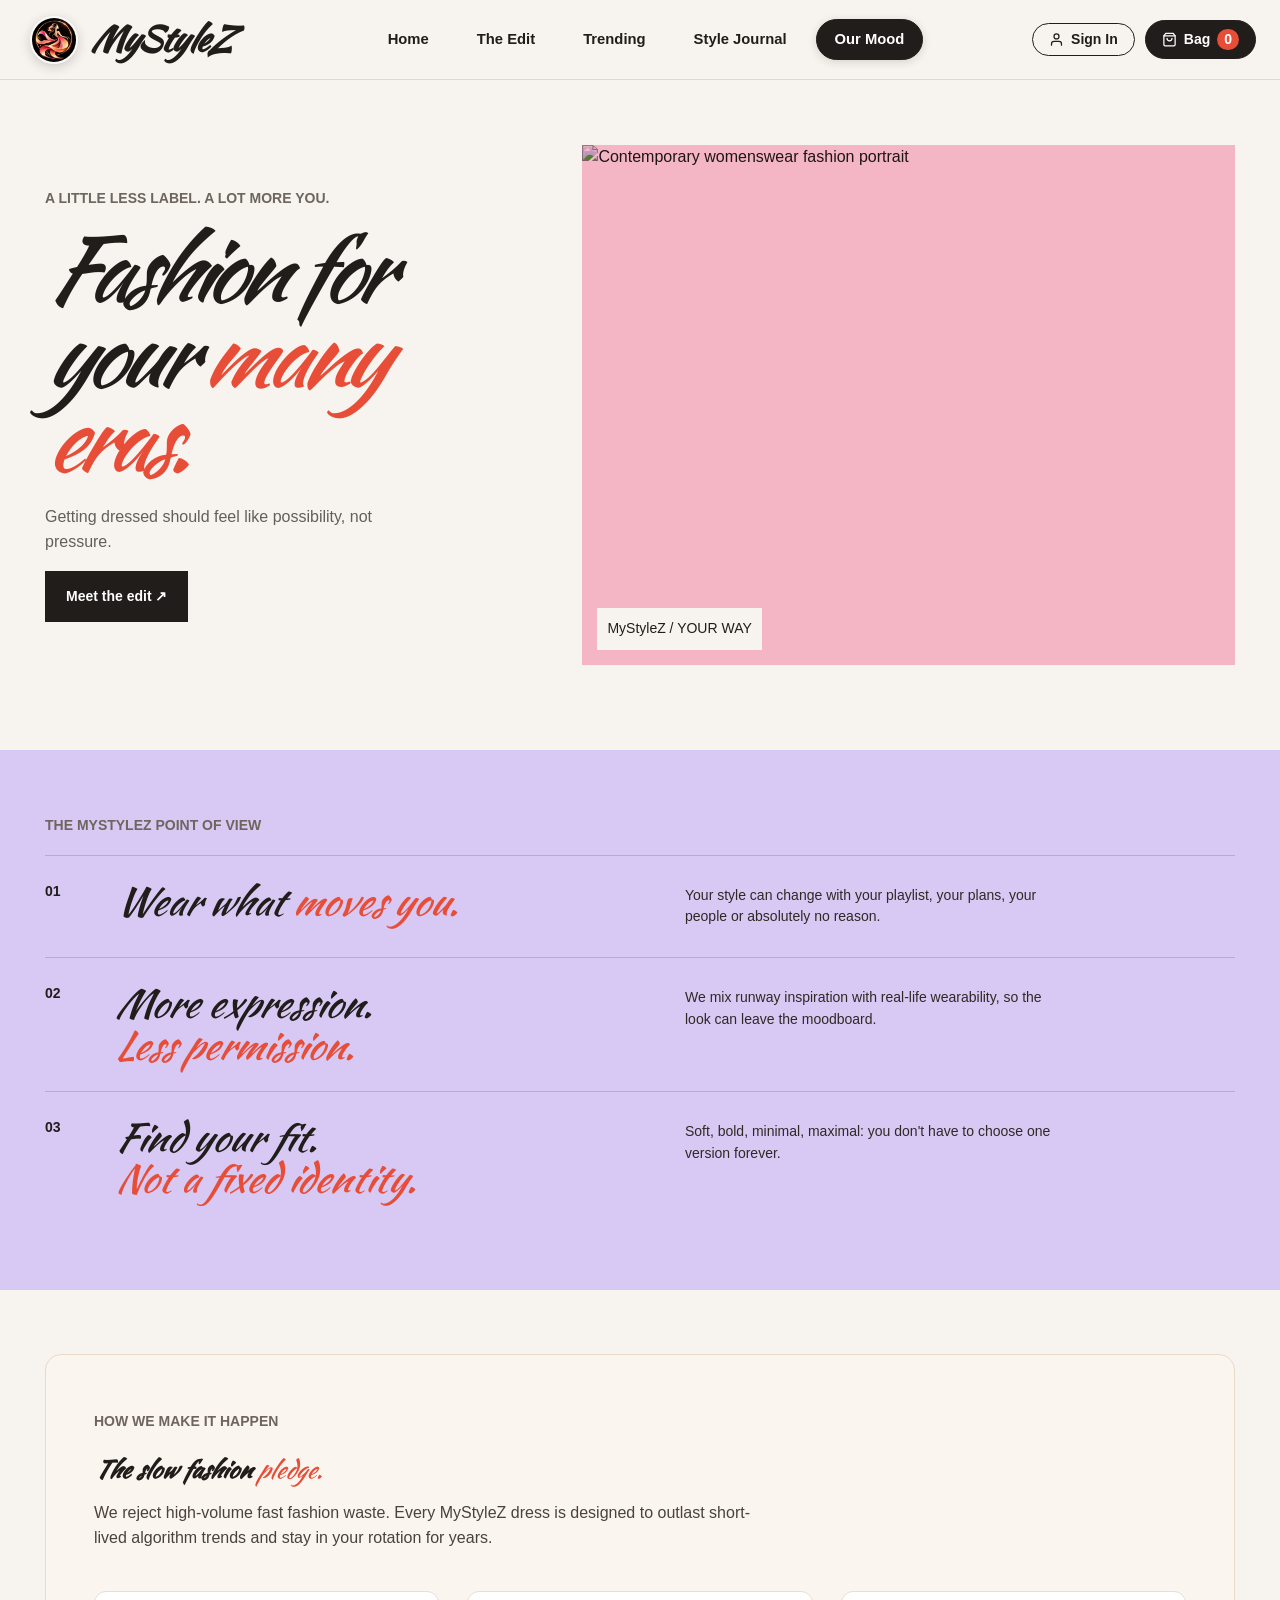
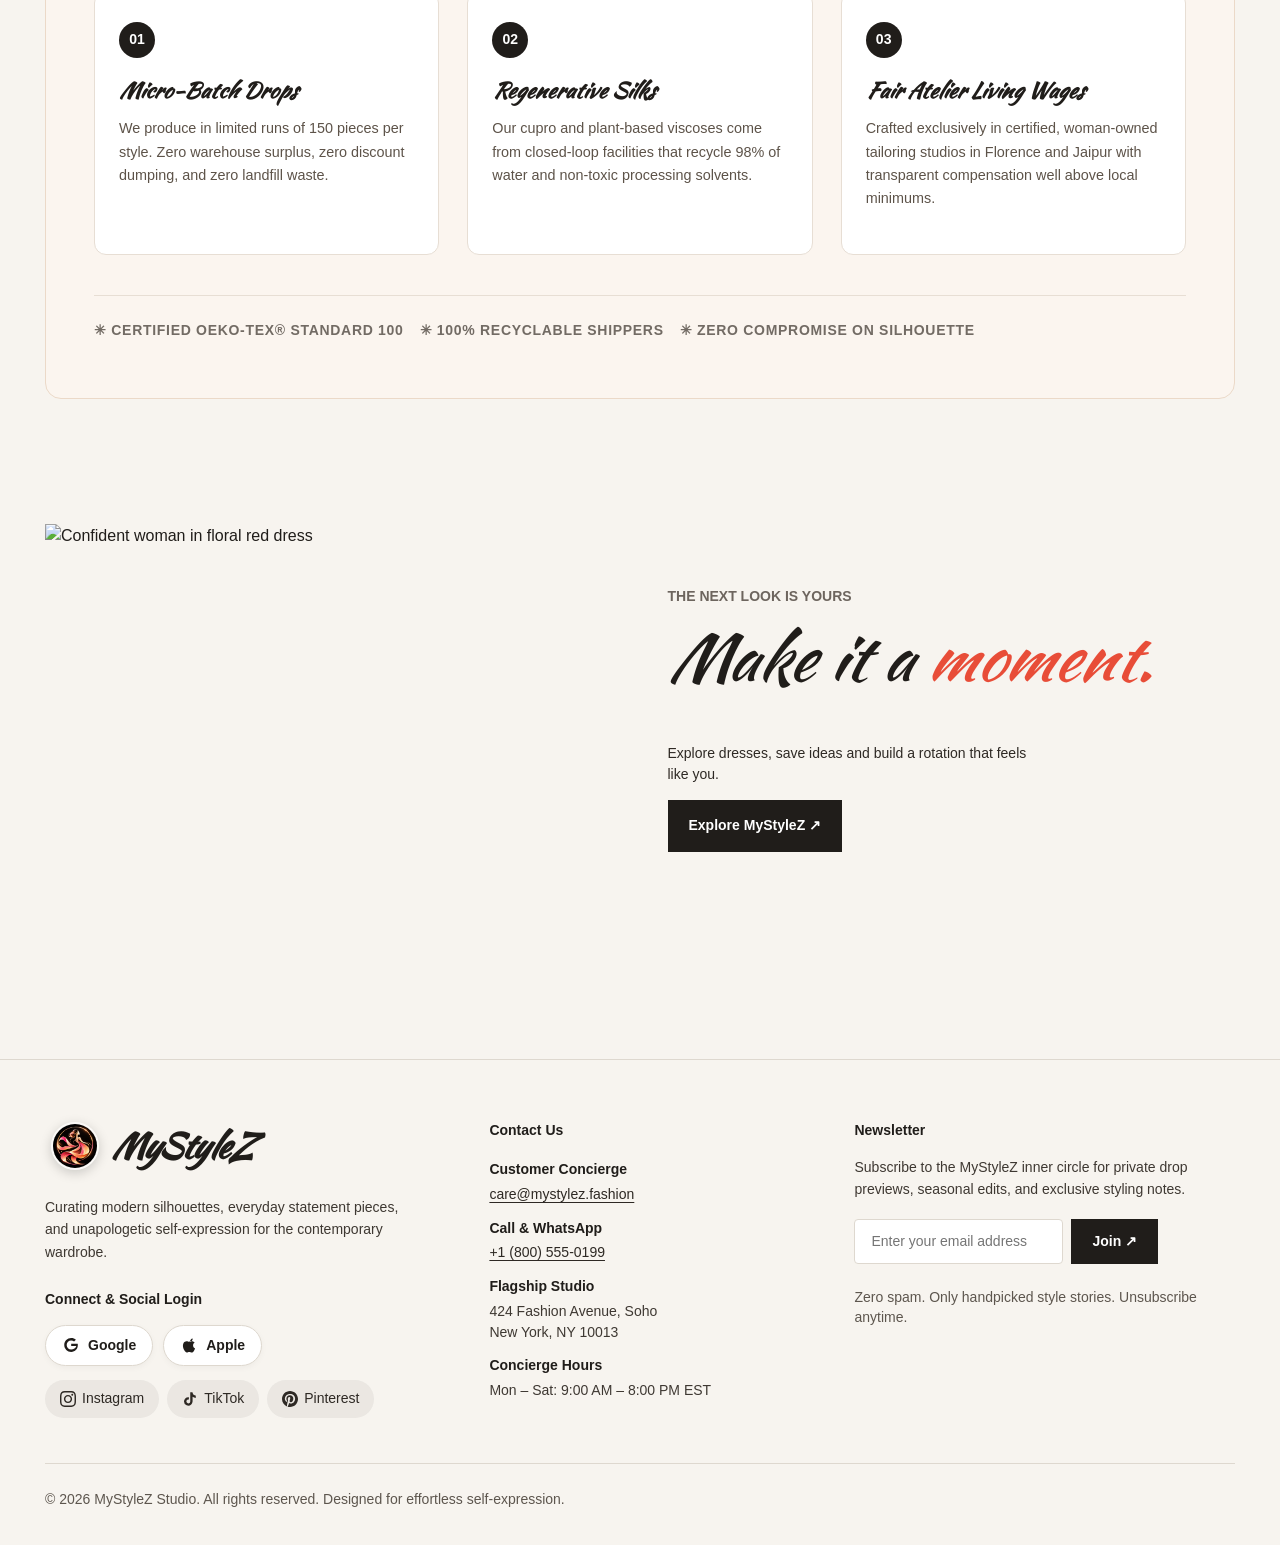
==== commit f040cad2: "Update website images, collections grid reference, and prevent repeating imagery" ====
--- a/about.html
+++ b/about.html
@@ -58,8 +58,8 @@
                     href="collections.html">Meet the edit ↗</a>
             </div>
             <div class="about-image"><img
-                    src="https://images.unsplash.com/photo-1539109136881-3be0616acf4b?auto=format&fit=crop&w=1200&q=88"
-                    alt="Confident fashion editorial portrait"><span>MyStyleZ / YOUR WAY</span></div>
+                    src="https://images.unsplash.com/photo-1544005313-94ddf0286df2?auto=format&fit=crop&w=1000&q=85"
+                    alt="Contemporary womenswear fashion portrait"><span>MyStyleZ / YOUR WAY</span></div>
         </section>
         <section class="about-values">
             <div class="wrap values-inner">
@@ -111,8 +111,8 @@
             </div>
         </section>
         <section class="wrap about-final"><img
-                src="https://images.unsplash.com/photo-1515886657613-9f3515b0c78f?auto=format&fit=crop&w=900&q=85"
-                alt="Street-style fashion inspiration">
+                src="https://images.unsplash.com/photo-1572804013309-59a88b7e92f1?auto=format&fit=crop&w=1000&q=85"
+                alt="Confident woman in floral red dress">
             <div>
                 <p class="eyebrow">THE NEXT LOOK IS YOURS</p>
                 <h2>Make it a <em>moment.</em></h2>
